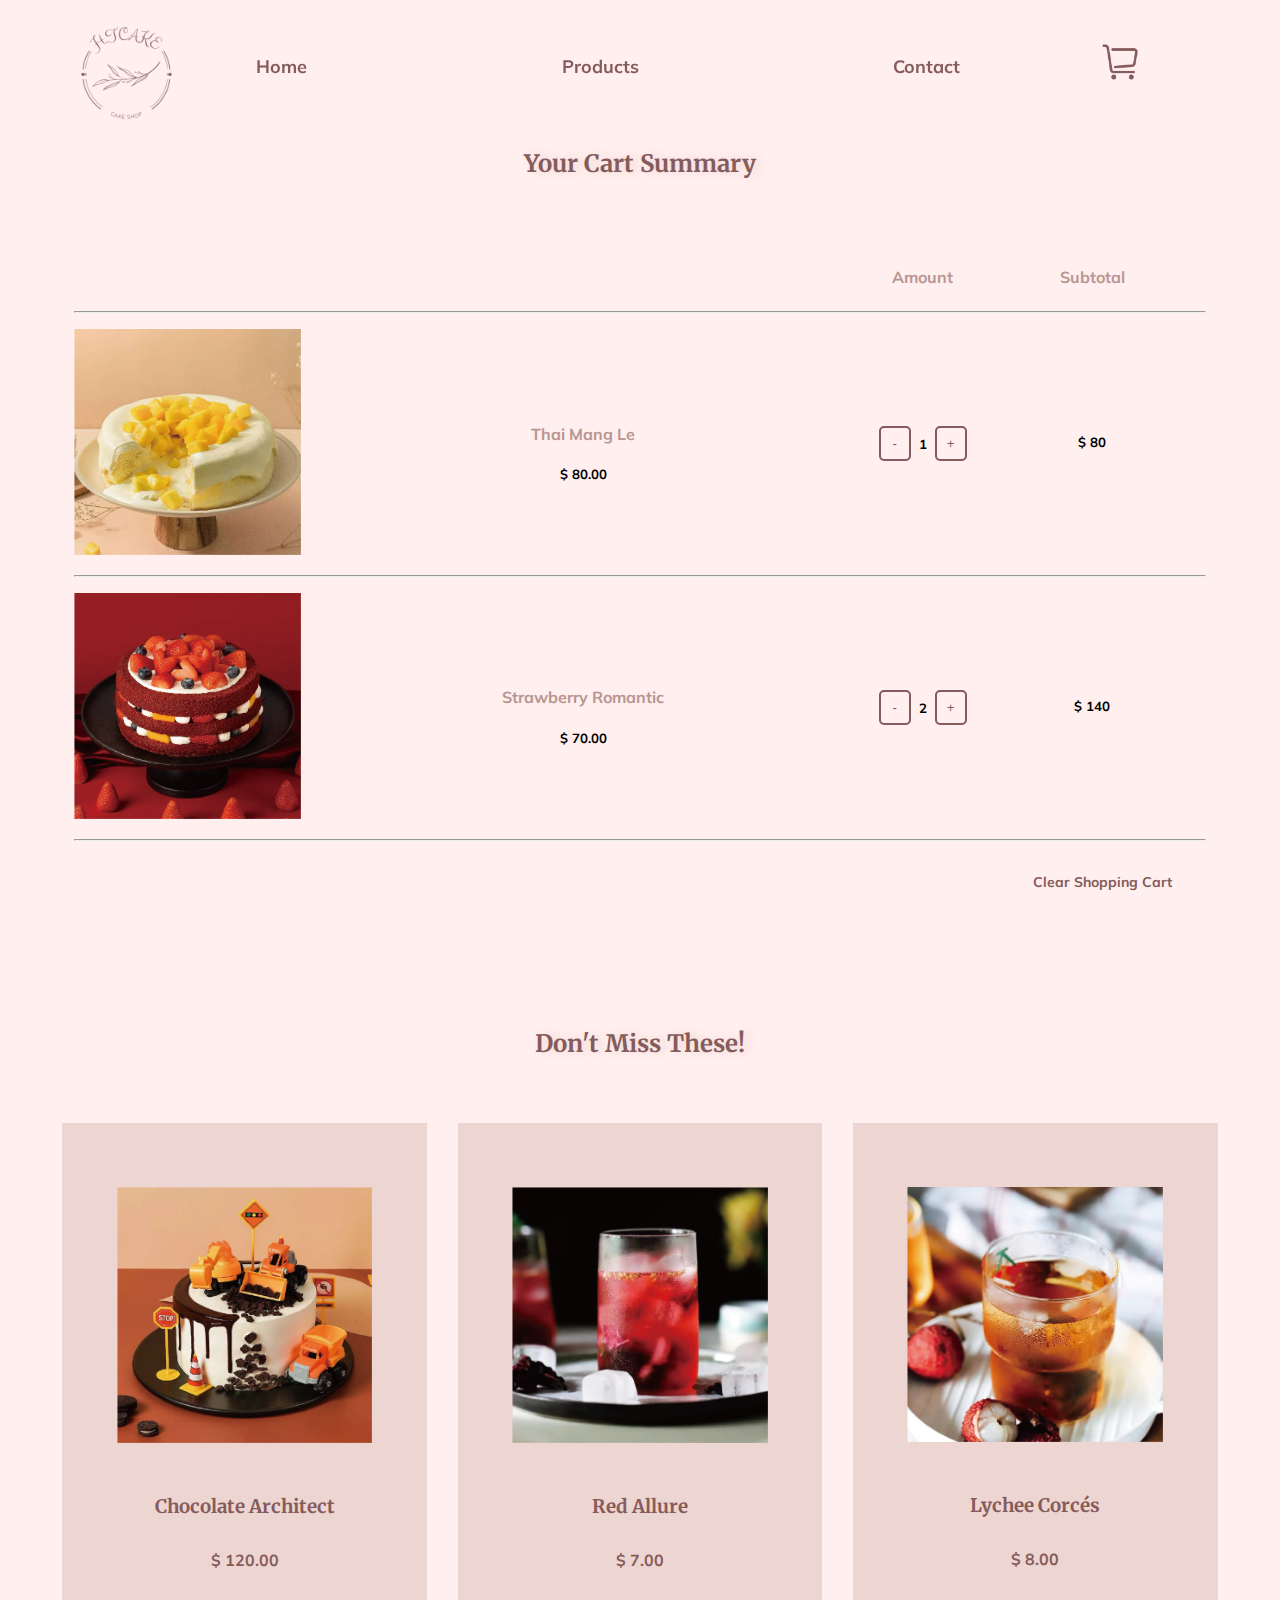
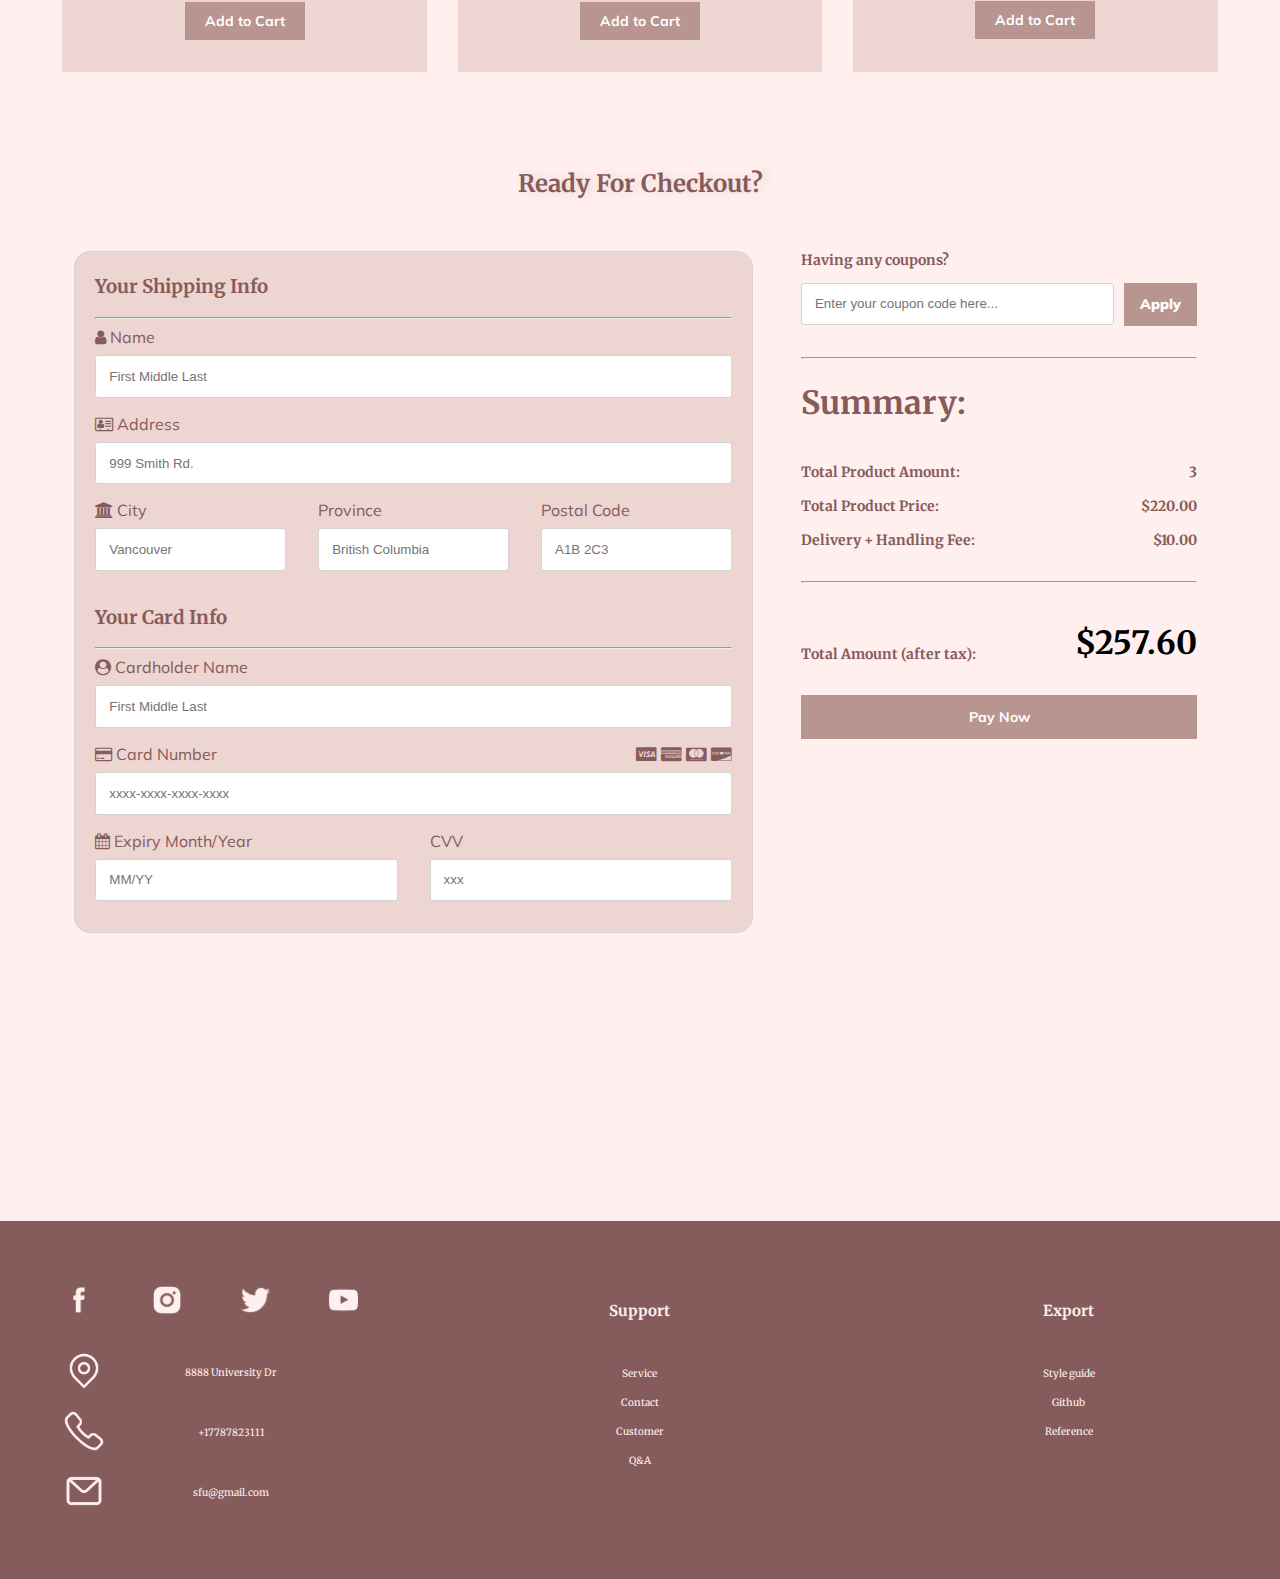
==== checkout_cart.html @ e8393ffc "Add space between elements" ====
<!DOCTYPE html>
<html lang="en">

  <head>

    <meta charset="utf-8">
    <meta name="viewport" content="width=device-width, initial-scale=1, maximum-scale=1">

    <title>H.T Cake</title>

    <link href="css/main.css" rel="stylesheet">
    <link href="css/checkout_cart.css" rel="stylesheet">
    <!-- <link href="css/normalize.css" rel="stylesheet"> -->
    <link rel="preconnect" href="https://fonts.gstatic.com">
    <link href="https://fonts.googleapis.com/css2?family=Roboto+Slab:wght@300&display=swap" rel="stylesheet">
    <link href="https://fonts.googleapis.com/css2?family=Balsamiq+Sans&family=Sriracha&display=swap" rel="stylesheet">
    <link rel="preconnect" href="https://fonts.gstatic.com">
    <link href="https://fonts.googleapis.com/css2?family=Mulish:wght@300&display=swap" rel="stylesheet">
    <link rel="preconnect" href="https://fonts.gstatic.com">
    <link rel="preconnect" href="https://fonts.gstatic.com">
    <link href="https://fonts.googleapis.com/css2?family=Comfortaa:wght@500&family=Merriweather&display=swap" rel="stylesheet">
    <link rel="stylesheet" href="https://cdnjs.cloudflare.com/ajax/libs/font-awesome/4.7.0/css/font-awesome.min.css">

  </head>

  <body>
    <header>
      <div class="header">
        <div class="header-logo">
          <img src = "img/logo.png" alt = "logo"/>
        </div>

        <div class="navigation">
          <nav>
            <div class="icon-display">
              <div class="phone-menu-icon"><label for="menu"><img src = "img/meun.png" alt = "shopping cart"/></label></div>
              <div class="nav-logo">
                <img src = "img/logo.png" alt = "logo"/>
              </div>
              <div class="phone-menu-icon"><label for="menu"><a href="checkout_cart.html"><img src = "img/cart.png" alt = "shopping cart"/></a></label></div>
            </div>
            <input type="checkbox" id="menu">
            <ul>
              <li><a href="index.html">Home</a></li>
              <li><a href="product_list.html">Products</a></li>
              <li><a href="contact.html">Contact</a></li>
              <!-- <li><div class="cart">
                <img src = "img/cart.png" alt = "shopping cart"/>
              </div></li> -->
            </ul>
          </nav>

        </div>

        <div class="cart">
          <a href="checkout_cart.html"><img src = "img/cart.png" alt = "shopping cart"/></a>
        </div>
      </div>
    </header>


    <section id="shopping_cart_details">


        <h2>Your Cart Summary</h2>

        <section class="element">

            <div id="cart">

            <div class="cart_toptag">
              <div class="empty70"></div>
              <div class="empty50"></div>
              <div class="cart_toptag1"><h4>Amount</h4></div>
              <div class="cart_toptag2"><h4>Subtotal</h4></div>
            </div>

            <hr>

            <div class="cart_item">
              <div class="cart_item_pic">
                <a href="product_detail.html"><img src="img/mango.png" alt="The picture of this product." class="pdctImg"></a>
              </div>
              <div class="cart_item_info">
                <div class="cart_item_name">
                  <h4>Thai Mang Le</h4>
                </div>
                <div class="price">
                  <h5>$ 80.00</h5>
                </div>
              </div>
              <div class="cart_item_amount">
                 <button id="minus_item1" onclick="minusOne()">-</button> <span id="amount1">1</span> <button id="add_item1" onclick="addOne()">+</button>
              </div>
              <!-- <button id="minus" >-</button> <span id="amount">0</span> <button id="add" >+</button> -->
              <div class="price_sum">
                <span>$ </span>&nbsp;<span id="total1">80</span>
              </div>
            </div>

            <hr>

            <div class="cart_item">
              <div class="cart_item_pic">
                <a href="product_detail.html"><img src="img/strawberry.png" alt="The picture of this product." class="pdctImg"></a>
              </div>
              <div class="cart_item_info">
                <div class="cart_item_name">
                  <h4>Strawberry Romantic</h4>
                </div>
                <div class="price">
                  <h5>$ 70.00</h5>
                </div>
              </div>
              <div class="cart_item_amount">
                <button id="minus_item2" onclick="minusTwo()">-</button> <span id="amount2">2</span> <button id="add_item2" onclick="addTwo()">+</button>
              </div>
              <div class="price_sum">
                <span>$ </span>&nbsp;<span id="total2">140</span>
              </div>
            </div>

            <hr>

          </div>

          <div id="cart2">

          <div class="cart_toptag">
            <div class="empty70"></div>
            <div class="empty50"></div>
            <div class="cart_toptag1"><h4>Amount</h4></div>
            <div class="cart_toptag2"><h4>Subtotal</h4></div>
          </div>

          <hr>

          <div class="cart_item">
            <div class="cart_item_pic">
              <a href="product_detail.html"><img src="img/mango.png" alt="The picture of this product." class="pdctImg"></a>
            </div>

            <div class="cart2_item_layout">
              <div class="cart_item_info">
                <div class="cart_item_name">
                  <h4>Thai Mang Le</h4>
                </div>
                <div class="price">
                  <h5>$ 80.00</h5>
                </div>
              </div>
              <div class="cart_item_amount">
                 <button id="minus_item1_mob" onclick="minusOne()">-</button> <span id="amount1_mob">1</span> <button id="add_item1_mob" onclick="addOne()">+</button>
              </div>
              <!-- <button id="minus" >-</button> <span id="amount">0</span> <button id="add" >+</button> -->
              <div class="price_sum">
                <span>$ </span>&nbsp;<span id="total1_mob">80</span>
              </div>
            </div>
          </div>

          <hr>

          <div class="cart_item">
            <div class="cart_item_pic">
              <a href="product_detail.html"><img src="img/strawberry.png" alt="The picture of this product." class="pdctImg"></a>
            </div>

            <div class="cart2_item_layout">
              <div class="cart_item_info">
                <div class="cart_item_name">
                  <h4>Strawberry Romantic</h4>
                </div>
                <div class="price">
                  <h5>$ 70.00</h5>
                </div>
              </div>
              <div class="cart_item_amount">
                <button id="minus_item2_mob" onclick="minusTwo()">-</button> <span id="amount2_mob">2</span> <button id="add_item2_mob" onclick="addTwo()">+</button>
              </div>
              <div class="price_sum">
                <span>$ </span>&nbsp;<span id="total2_mob">140</span>
              </div>
            </div>
          </div>

          <hr>

        </div>

          <div class="clear_cart">
            <a href="">Clear Shopping Cart</a>
          </div>

        </section>
      </section>

      <section id="product_listing">
        <section class="element">

          <div class="product_list">
            <h2> Don't Miss These! </h2>
          </div>

          <div id="products">
            <div class="single">
              <div class="product_img">
                <a href="product_detail.html"><img src="img/toy.png" alt="this is a chocolate cake picture"></a>
              </div>
              <div class="product-title">
                <h3>Chocolate Architect</h3>
              </div>
              <div class="product_price">
                <span>$ 120.00</span>
              </div>
                    <div class="add-btn">
                      <a href="#cart">Add to Cart</a>
                    </div>
            </div>

            <div class="single">
              <div class="product_img">
                <a href="product_detail_2.html"><img src="img/rose.png" alt="this is a rose drink picture"></a>
              </div>
              <div class="product-title">
                <h3>Red Allure</h3>
              </div>
              <div class="product_price">
                <span>$ 7.00</span>
              </div>
                    <div class="add-btn">
                      <a href="#cart">Add to Cart</a>
                    </div>
            </div>

            <div class="single">
              <div class="product_img">
                <a href="product_detail_2.html"><img src="img/litchi.png" alt="this is a lychee drink picture"></a>
              </div>
              <div class="product-title">
                <h3>Lychee Corcés</h3>
              </div>
              <div class="product_price">
                <span>$ 8.00</span>
              </div>
                    <div class="add-btn">
                      <a href="#cart">Add to Cart</a>
                    </div>
            </div>
          </div>
        </section>

      </section>

      <section id="checkout">

        <h2>Ready For Checkout?</h2>
        <section class="element">

          <div class="checkout_summary">

            <div class="payment_page_forms">

              <div class="payment_box">
                <h3>Your Shipping Info</h3>
                <hr>
                <form>

                  <label for="sname"><i class="fa fa-user"></i>  Name</label>
                  <input type="text" id="sname" name="shipname" placeholder="First Middle Last">

                  <label for="saddress"><i class="fa fa-address-card-o"></i>  Address</label>
                  <input type="text" id="saddress" name="shipaddress" placeholder="999 Smith Rd.">


                  <div class="row">
                    <div class="col_25">
                      <label for="scity"><i class="fa fa-institution"></i>  City</label>
                      <input type="text" id="scity" name="city" placeholder="Vancouver">
                    </div>
                    <div class="col_25">
                      <label for="sprovince">  Province</label>
                      <input type="text" id="sprovince" name="province" placeholder="British Columbia">
                    </div>
                    <div class="col_25">
                      <label for="spostal">  Postal Code</label>
                      <input type="text" id="spostal" name="postalcode" placeholder="A1B 2C3">
                    </div>
                  </div>
                </form>

                <h3>Your Card Info</h3>
                <hr>
                <form>

                  <label for="cname"><i class="fa fa-user-circle"></i>  Cardholder Name</label>
                  <input type="text" id="cname" name="cardname" placeholder="First Middle Last">

                  <div class="label_div">
                    <label for="ccnum"><i class="fa fa-credit-card"></i>  Card Number</label>
                    <div class="form_icons">
                          <i class="fa fa-cc-visa" style="color:#865B5B;"></i>
                          <i class="fa fa-cc-amex" style="color:#865B5B;"></i>
                          <i class="fa fa-cc-mastercard" style="color:#865B5B;"></i>
                          <i class="fa fa-cc-discover" style="color:#865B5B;"></i>
                    </div>
                  </div>

                  <input type="text" id="ccnum" name="cardnumber" placeholder="xxxx-xxxx-xxxx-xxxx">

                  <div class="row">
                    <div class="col_50">
                      <label for="expyear"><i class="fa fa-calendar"></i>  Expiry Month/Year</label>
                      <input type="text" id="expyear" name="expyear" placeholder="MM/YY">
                    </div>
                    <div class="col_50">
                      <label for="cvv">  CVV</label>
                      <input type="text" id="cvv" name="cvv" placeholder="xxx">
                    </div>
                  </div>
                </form>

              </div>


            </div>


            <div class="total_cart">

              <div class="coupon_box">
                <p>Having any coupons?</p>
                <div class="coupon_input">
                  <input type="text" id="couponcode" name="couponcode" placeholder="Enter your coupon code here...">
                  <div class="add-btn">
                    <a class="button-nav" href="">Apply</a>
                  </div>
                </div>
              </div>
              <hr>




              <h3 class="total_price_h3">Summary: </h3>


              <div class="total_cart_sum">
                <div class="total_cart_sum_tag">
                  <p>Total Product Amount: </p>
                </div>
                <div class="total_cart_sum_num">
                  <p>3</p>
                </div>
              </div>
              <div class="total_cart_sum">
                <div class="total_cart_sum_tag">
                  <p>Total Product Price: </p>
                </div>
                <div class="total_cart_sum_num">
                  <p>$220.00</p>
                </div>
              </div>
              <div class="total_cart_sum">
                <div class="total_cart_sum_tag">
                  <p>Delivery + Handling Fee: </p>
                </div>
                <div class="total_cart_sum_num">
                  <p>$10.00</p>
                </div>
              </div>

              <div class="hr_margin">
                <hr>
              </div>

              <div class="total_cart_sum">
                <div class="total_cart_sum_tag">
                  <div class="total_cart_sum_tag_special">
                    <p>Total Amount (after tax): </p>
                  </div>
                </div>
                <div class="total_price">
                  <h6>$257.60</h6>
                </div>
              </div>

              <div class="pay_now_btn">
                <div class="add-btn">
                  <a class="button-nav" href="pay_result.html">Pay Now</a>
                </div>
              </div>

            </div>
         </div>
        </section>
      </section>

      <div class="footer">

        <div class="footer-left">
          <div class="footer-left-top">
            <div class="footer-left-top-icon">
              <img src = "img/facebook.png" alt = "facebook icon"/>
            </div>

            <div class="footer-left-top-icon">
              <img src = "img/ins.png" alt = "ins icon"/>
            </div>

            <div class="footer-left-top-icon">
              <img src = "img/twitter.png" alt = "twitter icon"/>
            </div>

            <div class="footer-left-top-icon">
              <img src = "img/youtube.png" alt = "youtube icon"/>
            </div>
          </div>
          <div class="footer-left-bottom">
            <div class="footer-left-bottom-content">
              <div class="footer-left-bottom-icon">
                <img src = "img/address2.png" alt = "address icon"/>
              </div>
              <div class="footer-left-bottom-text">
                <p>8888 University Dr</p >
                </div>
              </div>

              <div class="footer-left-bottom-content">
                <div class="footer-left-bottom-icon">
                  <img src = "img/phone2.png" alt = "phone icon"/>
                </div>
                <div class="footer-left-bottom-text">
                  <p>+17787823111</p >
                  </div>
                </div>

                <div class="footer-left-bottom-content">
                  <div class="footer-left-bottom-icon">
                    <img src = "img/mail2.png" alt = "mail icon"/>
                  </div>
                  <div class="footer-left-bottom-text">
                    <p>sfu@gmail.com</p >
                    </div>
                  </div>
                </div>
              </div>

              <div class="footer-center">
                <p>Support</p >
                  <div class="support-content">
                    <p>Service</p >
                      <p>Contact<p>
                        <p>Customer</p >
                          <p>Q&A</p >
                          </div>
                        </div>

                        <div class="footer-right">
                          <p>Export</p >
                            <div class="export-content">
                              <a href=" "><p>Style guide</p ></a >
                                <a href="https://github.com/StramonyH/IAT339_P02_Website"><p>Github</p ></a >
                                  <a href="style_guide.html#citations"><p>Reference</p ></a >
                                  </div>
                                </div>
            </div>
          <script src="script/checkout_cart.js"></script>
      </body>
</html>
---- css/main.css ----
* {
  box-sizing: border-box;
  /* border: 1px solid pink; */
}

body {
  /*Change the default font*/
  background-color: #FFEFEE;
  font-family: 'Mulish', sans-serif;
  margin: 0;
  /* padding: 2rem; */
}

/*Add space between section elements*/
section{
  margin-bottom: 5rem;
  margin-left: 3%;
  margin-right: 3%;
}

.element {
  padding-bottom: 2rem;
  border-top-width: 1px;
  border-top-style: solid;
  border-top-color: black;
}

h1{
  text-align: center;
  color: #B99592;
}

h2 {
  color: #865B5B;
  /* font-family: 'Balsamiq Sans', cursive;
  font-family: 'Sriracha', cursive; */
  text-shadow: #EDD5D2 5px 0 10px;
  font-family: 'Comfortaa', cursive;
  font-family: 'Merriweather', serif;
}

h3 {
  color: #865B5B;
  font-family: 'Comfortaa', cursive;
  font-family: 'Merriweather', serif;
  font-style: normal;
}

h4 {
  color: #B99592;
  margin-bottom: 1rem;
  margin-top: 2.5rem;
}

p {
  margin-top: 1rem;
  font-size: 14px;
  color: #865B5B;
  font-family: 'Comfortaa', cursive;
  font-family: 'Merriweather', serif;
}

nav a:hover, nav a:focus {
  text-decoration: none;
}

span {
  color: #B99592;
}

/*navigation*/

.header{
  display: flex;
  /* border: 1px solid pink; */
  align-items: center;
}

.header-logo{
  width:20%;
  text-align: center;
}

.header-logo img{
  width:100px;
  margin-top: 1.5rem;
}

.cart{
  width:25%;
  text-align: center;
  /* margin-top: 3rem; */
  /* border: 1px solid pink; */
}

.nav-logo{
  display: none;
}

.nav-logo img{
  width:70px;
  margin-top:-1rem;
}

.cart img{
  width:40px;
}

.navigation{
  /* border: 1px solid pink; */
  width:55%;
	margin:0.5rem 0;
	position:sticky;
	top:1rem;
}

.phone-menu-icon img{
  /* font-size: 30px; */
  width:40px;
  display: none;
}


.navigation ul{
  margin: 0;
  padding: 0;
  /* border: 1px solid pink; */
  display:flex;
	justify-content: space-between;
	list-style-type:none;
}

.navigation li{
  /* border: 1px solid green; */
  /* align-content: center; */
}

.navigation ul a{
  /* border: 1px solid blue; */
  /* float: left; */
  display: block;
  color: #865B5B;
  text-align: center;
  /* padding: 0.8rem; */
  text-decoration: none;
  font-size: 18px;
  border-bottom: 3px solid transparent;
}

.navigation ul a:hover{
  color: #B99592;
  border-bottom: #EDD5D2 solid 3px;
  transition: .5s ease;
}

.navigation #menu{
	display:none;

}

@media only screen and (max-width:700px){
  .header{
    display: block;
  }

  .navigation{
    margin: auto;
    margin-top: 2rem;
    width: 85%;
  }

	.navigation ul{
		flex-direction: column;
	}

	.navigation ul li{
		padding:1rem;
      vertical-align: middle;
	}

	.navigation ul li:hover{
		background-color:#FFFFFF;
	}

	.navigation ul a:hover{
		border-bottom:0px solid white;
	}

	.cart img{
		display:none;
	}

  .header-logo{
    display: none;
  }

  .nav-logo{
    display: block;
  }

	.navigation nav ul{
		display:none;
	}

  .phone-menu-icon{
    margin: 0;

  }

  .phone-menu-icon img{
		display:block;

	}

	.navigation #menu:checked + ul{
		display:block;
	}

  .header-logo img{
    width:80px;
  }

  .icon-display{
    display: flex;
    justify-content: space-between;
  }
}

@media only screen and (max-width:500px){
	.navigation{
		flex-direction: column;
	}

  .header-logo{
    display: none;
  }

  .nav-logo{
    display: block;
  }
}

/*
  INTERACTIVE ELEMENTS -------------------
*/

/*In-text section elements*/
a{
  color: #865B5B;
  text-decoration: none;
  font-size: 14px;
  font-weight: bolder;
}

a.intext:hover{
  color: #B99592;
  text-shadow: #F0D5D2 1px 0 10px;
  transition: .5s ease;
  font-weight:bolder;
}

a.intext:focus{
  color: #2D3E4E;
}

.text a{
  font-family: 'Mulish', sans-serif;
  color: #A0A0A0;
  font-size: 25px;
  text-align: center;
}

.text a:hover{
  color: #EDD5D2;
  font-weight:bolder;
}

.text a:focus{
  color: #B99592;
  font-weight:bolder;
}


/* Styling for the navigation button */
.button-nav {
  display: inline-block;
  padding: 0.5rem;
  color: white;
  background-color: rgb(50,50,50);
  text-decoration: none;
  transition-property: background-color;
  transition-duration: 0.5s;
}

.button-nav:hover, .button-nav:focus {
  background-color: rgb(200,200,200);
}

/*
  TEXT ELEMENTS -------------------
*/

/* Paragraphs */
.paragraphs p{
  margin-left: 2rem;
  margin-right: 2rem;
  line-height: 1.5rem;
}

ol li{
  margin-top: 2rem;
}


.add-btn{
  text-align:  center;
}

.add-btn a{
  background-color: #B99592;
  color: white;
  border: none;
  padding: 10px 20px;
  text-align: center;
  text-decoration: none;
  display: inline-block;
  font-size: 14px;
  margin: 2rem;
  cursor: pointer;
  -webkit-transition-duration: 0.4s; /* Safari */
  transition-duration: 0.4s;
}

.add-btn a:hover{
  background-color: #EDD5D2;
}

.add-btn a:focus{
  background-color: #B99592;
}


input[type=text] {
  width: 100%;
  margin-bottom: 1rem;
  padding: 0.8rem;
  border: 1px solid lightgrey;
  border-radius: 3px;
}

label {
  margin-bottom: 0.5rem;
  display: block;
  color: #865B5B;
}

/* footer */
.footer{
  background-color: #865B5B;
  display: flex;
  flex-wrap: wrap;
  justify-content: space-between;
  margin-top: 15rem;
}


.footer-left{
  width:33%;
  padding: 5%;
}

.footer-left-top{
  display: flex;
  flex-wrap: wrap;
  justify-content: space-between;
}

.footer-left-top-icon{
  width:10%;
  justify-content: center;
  align-items: center;
}

.footer-left-top-icon img{
  width: 100%;
}

.footer-left-bottom{
  margin-top: 2rem;
}

.footer-left-bottom-content{
  display: flex;
  flex-wrap: wrap;
  margin-top: 1rem;
  justify-content: center;
  align-items: center;
}

.footer-left-bottom-icon{
  width:40px;
  justify-content: center;
  align-items: center;
}

.footer-left-bottom-icon img{
  width:100%;
}

.footer-left-bottom-text{
  width:70%;
  text-align: center;
  margin: auto;
}

.footer-left-bottom-text p{
  color:#FFEFEE;
  font-size: 10px;
  margin: auto;
}

.footer-center{
  text-align: center;
  width:33%;
  padding: 5%;
}

.footer-center p{
  color:#FFEFEE;
  font-size: 15px;
  font-weight: bolder;
}

.support-content{
  text-align: center;
  padding-top: 1rem;
}

.support-content p{
    color:#FFEFEE;
    font-size: 10px;
    font-weight: normal;
}

.footer-right{
  text-align: center;
  width:33%;
  padding: 5%;
}

.footer-right p{
  color:#FFEFEE;
  font-size: 15px;
  font-weight: bolder;
}

.export-content{
  text-align: center;
  padding-top: 1rem;
}

.export-content p{
    color:#FFEFEE;
    font-size: 10px;
    font-weight: normal;
}

@media only screen and (max-width:628px){
  .footer-left-top-icon{
    width:15%;
  }

  .footer-left-bottom-text{
    margin-top: 1rem;
  }
}
  @media only screen and (max-width:560px){
    .footer-left{
      width: 100%;
    }
    .footer-left-top-icon{
      width:10%;
    }

    .footer-left-bottom{
      margin-top: 4rem;
    }

    .footer-left-bottom-text{
      margin-top: 1rem;
      margin: auto;
    }

    .footer-left-bottom-content{
      width:  80%;
      margin: auto;
      margin-top: 2rem;
    }

    .footer-left-bottom-icon{
      margin: auto;
    }

    .footer-center{
      width: 100%;
    }

    .footer-right{
      width: 100%;
    }
}
---- css/checkout_cart.css ----
/* shopping cart page css */

.element{
  padding-bottom: 2rem;
  border-top-width: 1px;
  border-top-style: none;
  border-top-color: black;
}

body h2 {
  text-align: center;
}

.cart_toptag{
  display: flex;
  margin-top: 3rem;
}

#cart2{
  display: none;
}

.cart2_item_layout{
  display: flex;
  flex-direction: column;
  justify-content: space-evenly;
  text-align: center;
  align-items: center;
}

.empty50{
  width: 0;
}

.empty75{
  width: 0;
}

.empty70{
  width:70%;
}

.cart_toptag1{
  width:10%;
  text-align: center;

}

.cart_toptag2{
  width:20%;
  text-align: center;
}

.cart_item{
  display: flex;
  justify-content: space-evenly;
  align-items: center;
}

.cart_item_pic{
  width:20%;
  text-align: center;
  margin-bottom: 0.5rem;
  margin-top: 0.5rem;
}

.cart_item_info{
  flex-direction: row;
  text-align: center;
  width:50%;
}

.cart_item_amount{
  width:10%;
  text-align: center;
  align-items: center;
  justify-content: center;
  display: flex;
}

.price_sum{
  width:20%;
  justify-content: center;
  display: flex;
}

.clear_cart{
  float: right;
  margin: 2% 3%;
}

.row {
  display: flex;
  flex-wrap: wrap;
  margin: 0 -1rem;
}

/* flex shrink percentage of the input box */
.col_25 {
  flex: 25%;
}

.col_50 {
  flex: 50%;
}

.col_25,
.col_50{
  padding: 0 1rem;
}

.cart_item_amount button{
  border: 0;
  padding: 0.5rem;
  border-radius: 5px;
  background-color: transparent;
  border: 2px solid #865B5B;
  color: #865B5B;
  margin: 0 0.5rem;
  width: 2rem;
  height: auto;
  cursor: pointer;
}


.cart_item_amount button:hover{
  color: #865B5B;
  background-color: #B99592;
}

.cart_item_amount span{
  color:black;
  display: block;
  font-size: 0.83em;
  font-weight: bold;
}

.price_sum span{
  color:black;
  display: block;
  font-size: 0.83em;
  font-weight: bold;
}

#payment_box {
  background-color: #FFFEF4;
  padding: 5px 20px 15px 20px;
  border: 1px solid lightgrey;
  border-radius: 1rem;
  margin-top: 3rem;
}

.col_50 label {
  margin-bottom: 0.5rem;
  display: block;
}

.pdctImg{
  width: 100%;
  max-width: 18rem;
}

@media only screen and (max-width:920px){
  .pdctImg{
    max-width: 12rem;
    max-height: 12rem;
  }

}

.contact-info h2{
  font-family: 'Comfortaa', cursive;
  font-family: 'Merriweather', serif;
  text-align: center;
}


/* Product Recommandation */
.product-cake{
  margin-top: 10rem;
}

.product-cake-h2{
  margin-top: 7rem;
  text-align: center;
  text-shadow: rgba(134, 91, 91, 0.6) 5px 0 10px;
}

.product-cake-h2 h2{
  font-size: 30px;
  font-family: 'Comfortaa', cursive;
  font-family: 'Merriweather', serif;
}

#products{
  display: flex;
  justify-content: space-evenly;
  flex-wrap: wrap;
  margin-top: 4rem;
}

.single:nth-of-type(1){
  background-color: #EDD5D2;
  width: 30%;
}

.single:nth-of-type(2){
  background-color: #EDD5D2;
  width: 30%;
}

.single:nth-of-type(3){
  background-color: #EDD5D2;
  width: 30%;
}

.single:hover{
  box-shadow: 0 12px 16px 0 rgba(0,0,0,0.24),0 17px 50px 0 rgba(0,0,0,0.19);
  transition: 0.5s;
}

.product-title h3{
  text-align: center;
  margin-top: 3rem;
  font-style: normal;
}

.single:nth-of-type(n)>.product_price{
  text-align: center;
  margin-top: 2rem;
}

.single:nth-of-type(n)>.product_price span{
  color:#865B5B;
  font-weight: bolder;
}

.single:nth-of-type(n) .product_img{
  padding-top: 4rem;
  text-align: center;
}

.single:nth-of-type(n)>.product_img img{
  width: 70%;
  cursor: pointer;
  /* transition: all 0.6s; */
}

.single:nth-of-type(n)>.product_img img:hover{
  /* transform: scale(1.15); */
}

#product_listing, #product_listing section{
  margin-top: 1rem;
  margin-left: 0;
  margin-right: 0;
  margin-bottom: 2rem;
  padding: 1rem;
}

#product_listing .element{
  border-top-style: none;
}


/* payment form css */
.checkout_summary{
  display: flex;
}

#payment_box {
  background-color: #EDD5D2;
  padding: 5px 20px 15px 20px;
  border: 1px solid lightgrey;
  border-radius: 1rem;
  margin-top: 0.2rem;
  width:100%;
  margin-bottom: 1rem;
}

.payment_box {
  background-color: #EDD5D2;
  padding: 5px 20px 15px 20px;
  border: 1px solid lightgrey;
  border-radius: 1rem;
  margin-top: 2rem;
  width:100%;
  margin-right: 2%;
  margin-bottom: 1rem;
}

.payment_page_forms{
  display: flex;
  flex-direction: column;
  width: 60%;
  margin-right: 3rem;
}

.label_div{
  display: flex;
}

.form_icons{
  margin-left: auto;
}

.contact-info h2{
  font-family: 'Comfortaa', cursive;
  font-family: 'Merriweather', serif;
  text-align: center;
}

/* Summary Section */
.total_cart{
  text-align: right;
  width: 35%;
}

.coupon_box{
  margin-top: 2rem;
}

.coupon_box, .total_cart_sum p{
  color: #865B5B;
  text-decoration: none;
  font-size: 14px;
  font-weight: bolder;
  margin-bottom: 1rem;
  text-align: left!important;
}

.coupon_input{
  display: flex;
}

.coupon_input .add-btn a{
  margin-left: 10px;
  margin-right: 0;
  margin-top: 0;
  margin-bottom: 0;
  vertical-align: middle;
  padding: 0.8rem 1rem;
}

.total_cart_sum{
  display: flex;
}

.total_cart_sum p{
  margin: 0.5rem 0;
  vertical-align: bottom;
}

.total_cart_sum_tag{
  display: flex;
  flex-direction: column;
  justify-content: flex-end;
}

.total_cart_sum_tag_special p{
  margin: 0;
}

.total_cart_sum_num{
  margin-left: auto;
}

.hr_margin{
  margin-top: 1.5rem;
}

.total_price{
  margin-left: auto;
}

.empty80{
  width:80%;
}

.total_price_h3 {
  font-size: 2rem;
  margin-top: 1.5rem;
  text-align: left;
}

.total_price>h6 {
  font-size: 2rem;
  margin-top: 2rem;
  margin-bottom: 0;
  font-family: 'Merriweather', serif;
}

.cart_buttons{
  display: flex;
  justify-content: flex-end;
  margin-bottom: 1rem;
  margin-top: -1rem;
}

.payment_buttons{
  display: flex;
  justify-content: flex-end;
  margin-bottom: 1rem;
  margin-top: 3rem;
}

.pay_now_btn{
  margin-top: 2rem;
}

.pay_now_btn .add-btn a{
  width: 100%;
  margin: 0px;
  padding-top: 0.8rem;
  padding-bottom: 0.8rem;
}

/* media only for the product list section */
      @media only screen and (max-width:790px){

        .single:nth-of-type(n) .product_img{
          padding-top:2rem;
          text-align: center;
        }

        .product-cake-h2 h2{
          font-size: 25px;
        }

        .product-title h3{
          font-size: 17px;
        }

        .add-btn a{
          padding: 8px 16px;
          font-size: 12px;
        }
      }

      @media only screen and (max-width:650px){
        .single:nth-of-type(n){
          width: 80%;
        }

        .single:nth-of-type(2){
          margin-top: 3rem;
        }

        .single:nth-of-type(3){
          margin-top: 3rem;
        }

        .product-cake-h2 h2{
          font-size: 25px;
        }

        .product-title h3{
          font-size: 17px;
        }

        .add-btn a{
          padding: 12px 20px;
          font-size: 14px;
        }

        #cart{
          display: none;
        }

        #cart2{
          display: contents;
        }

        .cart_item_pic{
          width: 60%;
        }

        .cart2_item_layout{
          width: 40%;
        }

        .cart_toptag{
          display: none;
        }

        .cart_item_info{
          width: 100%;
        }

        .cart_item_amount{
          width: 100%;
        }

        .price_sum{
          width: 100%;
        }
      }

      @media only screen and (max-width:500px){
        .single:nth-of-type(n) .product_img{
          padding-top:1em;
          text-align: center;
        }

        .product-cake-h2 h2{
          font-size: 22px;
        }
      }

@media only screen and (max-width:1000px){
  .total_price_h3 {
    font-size: 1.5rem;
    margin-top: 1.5rem;
    text-align: left;
  }

  .total_price>h6 {
    font-size: 1.5rem;
    margin-top: 2rem;
    margin-bottom: 0;
    font-family: 'Merriweather', serif;
  }

}

@media only screen and (max-width:780px){
  .checkout_summary{
    display: flex;
    flex-direction: column;
  }

  .payment_page_forms{
    width: 100%;
  }

  .total_cart{
    width: 100%;
  }

  #cart h4{
    font-size: 12px;
  }

  #cart h5{
    font-size: 11px;
  }

  .clear_cart a{
    font-size: 12px;
  }


}

@media only screen and (max-width:450px){

  label{
    font-size: 8px;
  }

}
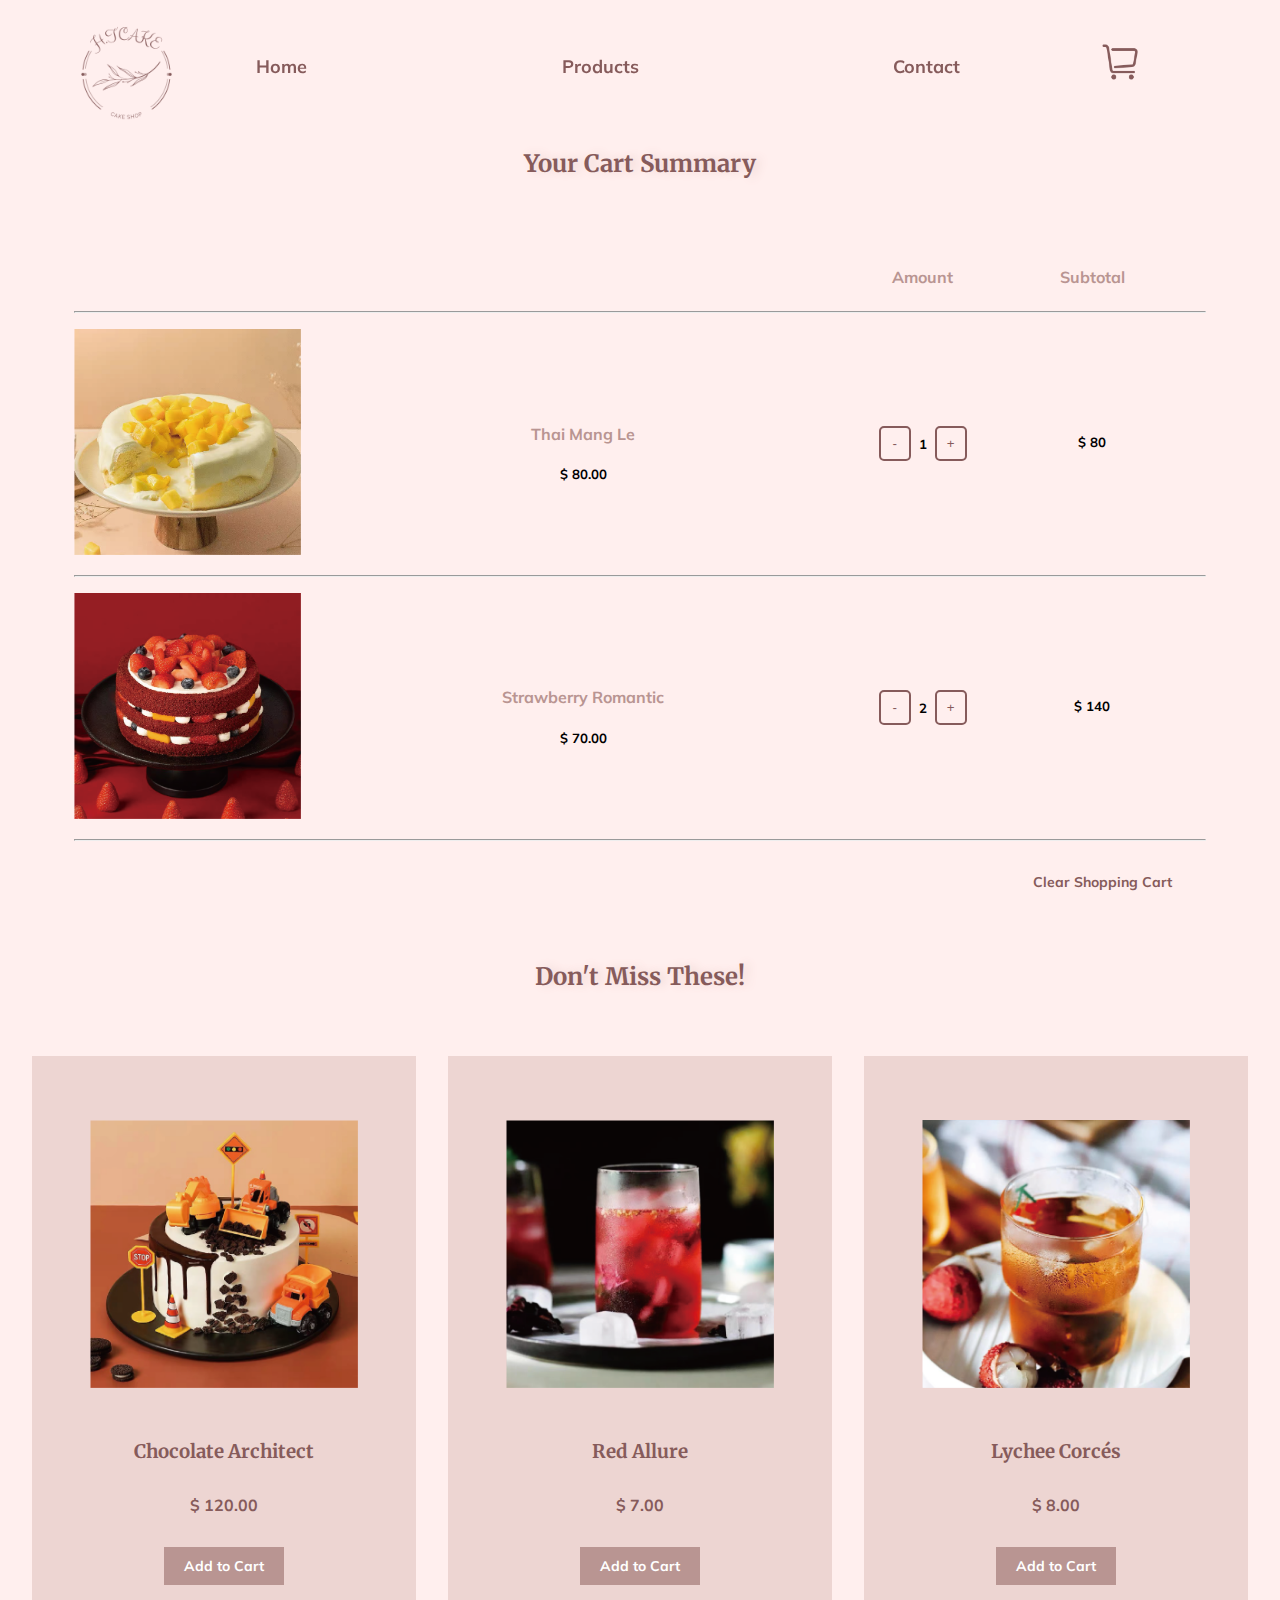
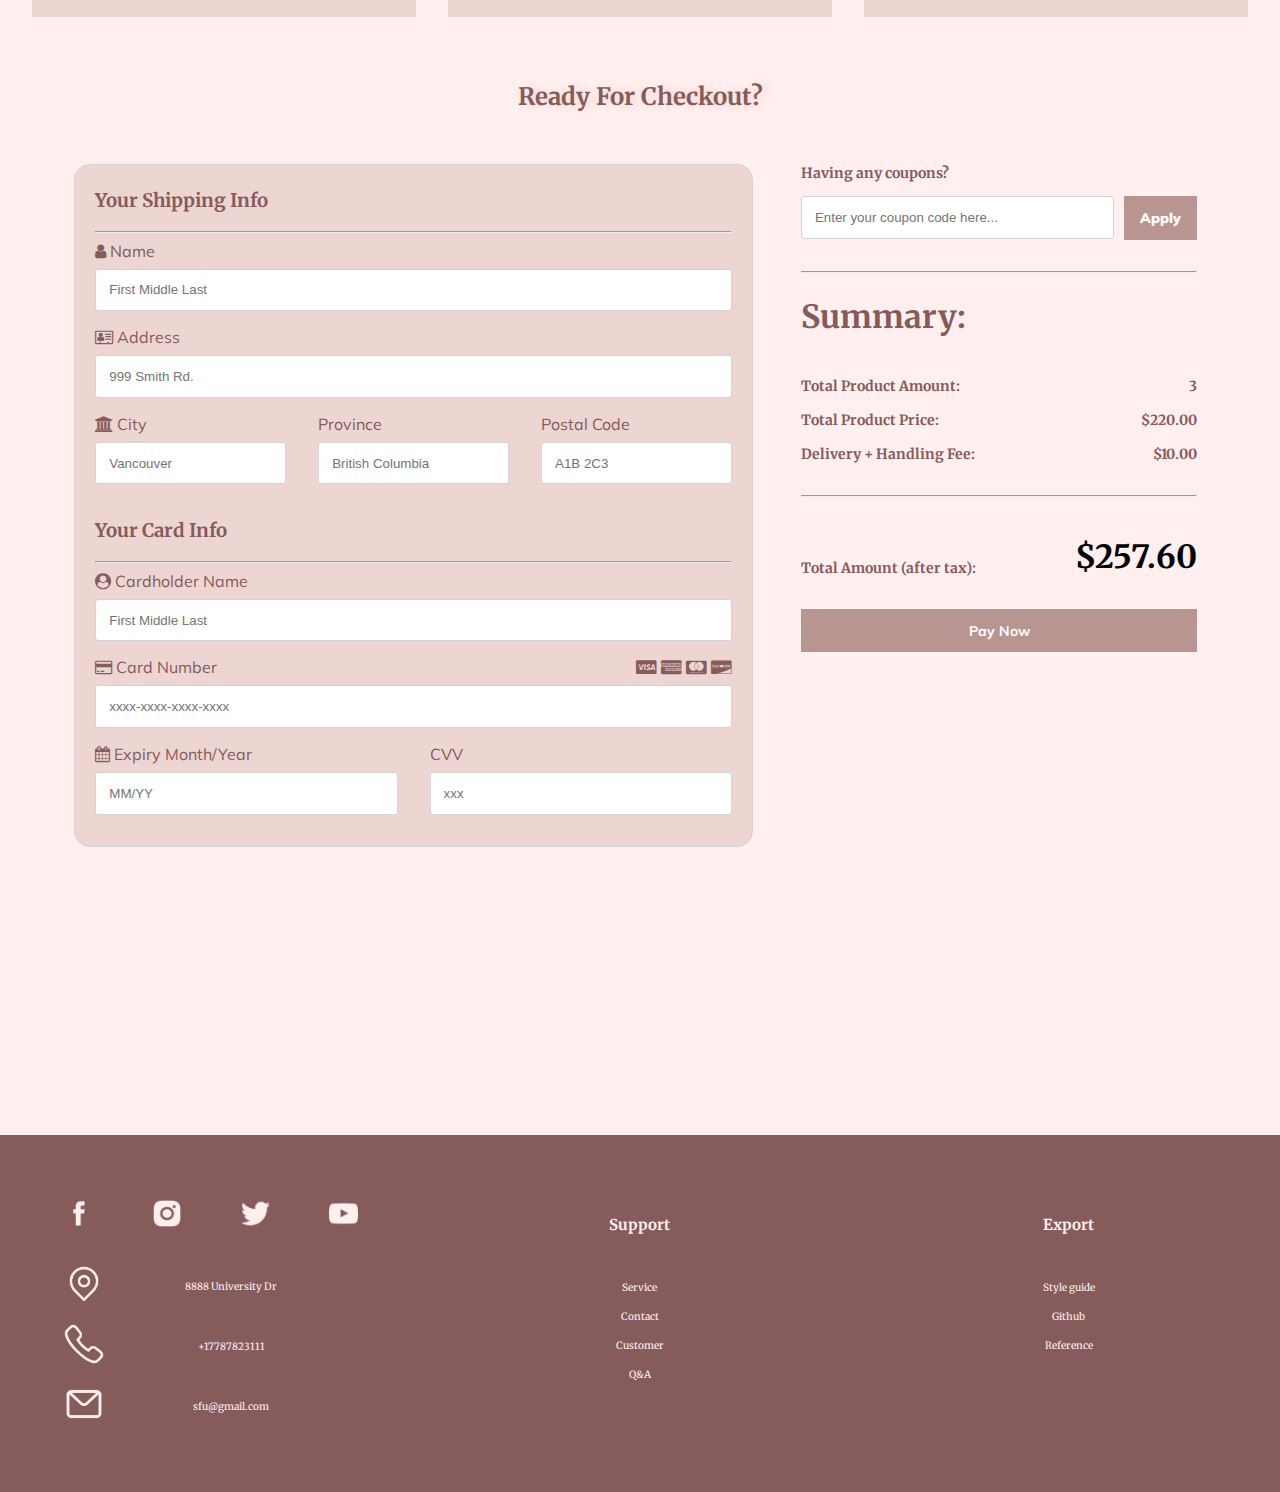
==== commit ce67928f: "Fixed errors" ====
--- a/checkout_cart.html
+++ b/checkout_cart.html
@@ -27,7 +27,7 @@
     <header>
       <div class="header">
         <div class="header-logo">
-          <img src = "img/logo.png" alt = "logo"/>
+          <a href="index.html"><img src = "img/logo.png" alt = "logo"/></a>
         </div>
 
         <div class="navigation">
@@ -35,7 +35,7 @@
             <div class="icon-display">
               <div class="phone-menu-icon"><label for="menu"><img src = "img/meun.png" alt = "shopping cart"/></label></div>
               <div class="nav-logo">
-                <img src = "img/logo.png" alt = "logo"/>
+                <a href="inex.html"><img src = "img/logo.png" alt = "logo"/></a>
               </div>
               <div class="phone-menu-icon"><label for="menu"><a href="checkout_cart.html"><img src = "img/cart.png" alt = "shopping cart"/></a></label></div>
             </div>
@@ -333,7 +333,7 @@
                 <div class="coupon_input">
                   <input type="text" id="couponcode" name="couponcode" placeholder="Enter your coupon code here...">
                   <div class="add-btn">
-                    <a class="button-nav" href="">Apply</a>
+                    <a class="button-nav" href="#">Apply</a>
                   </div>
                 </div>
               </div>
--- a/css/checkout_cart.css
+++ b/css/checkout_cart.css
@@ -255,7 +255,6 @@
   margin-left: 0;
   margin-right: 0;
   margin-bottom: 2rem;
-  padding: 1rem;
 }
 
 #product_listing .element{
@@ -492,6 +491,7 @@
         }
 
         .price_sum{
+          margin-top: 1rem;
           width: 100%;
         }
       }
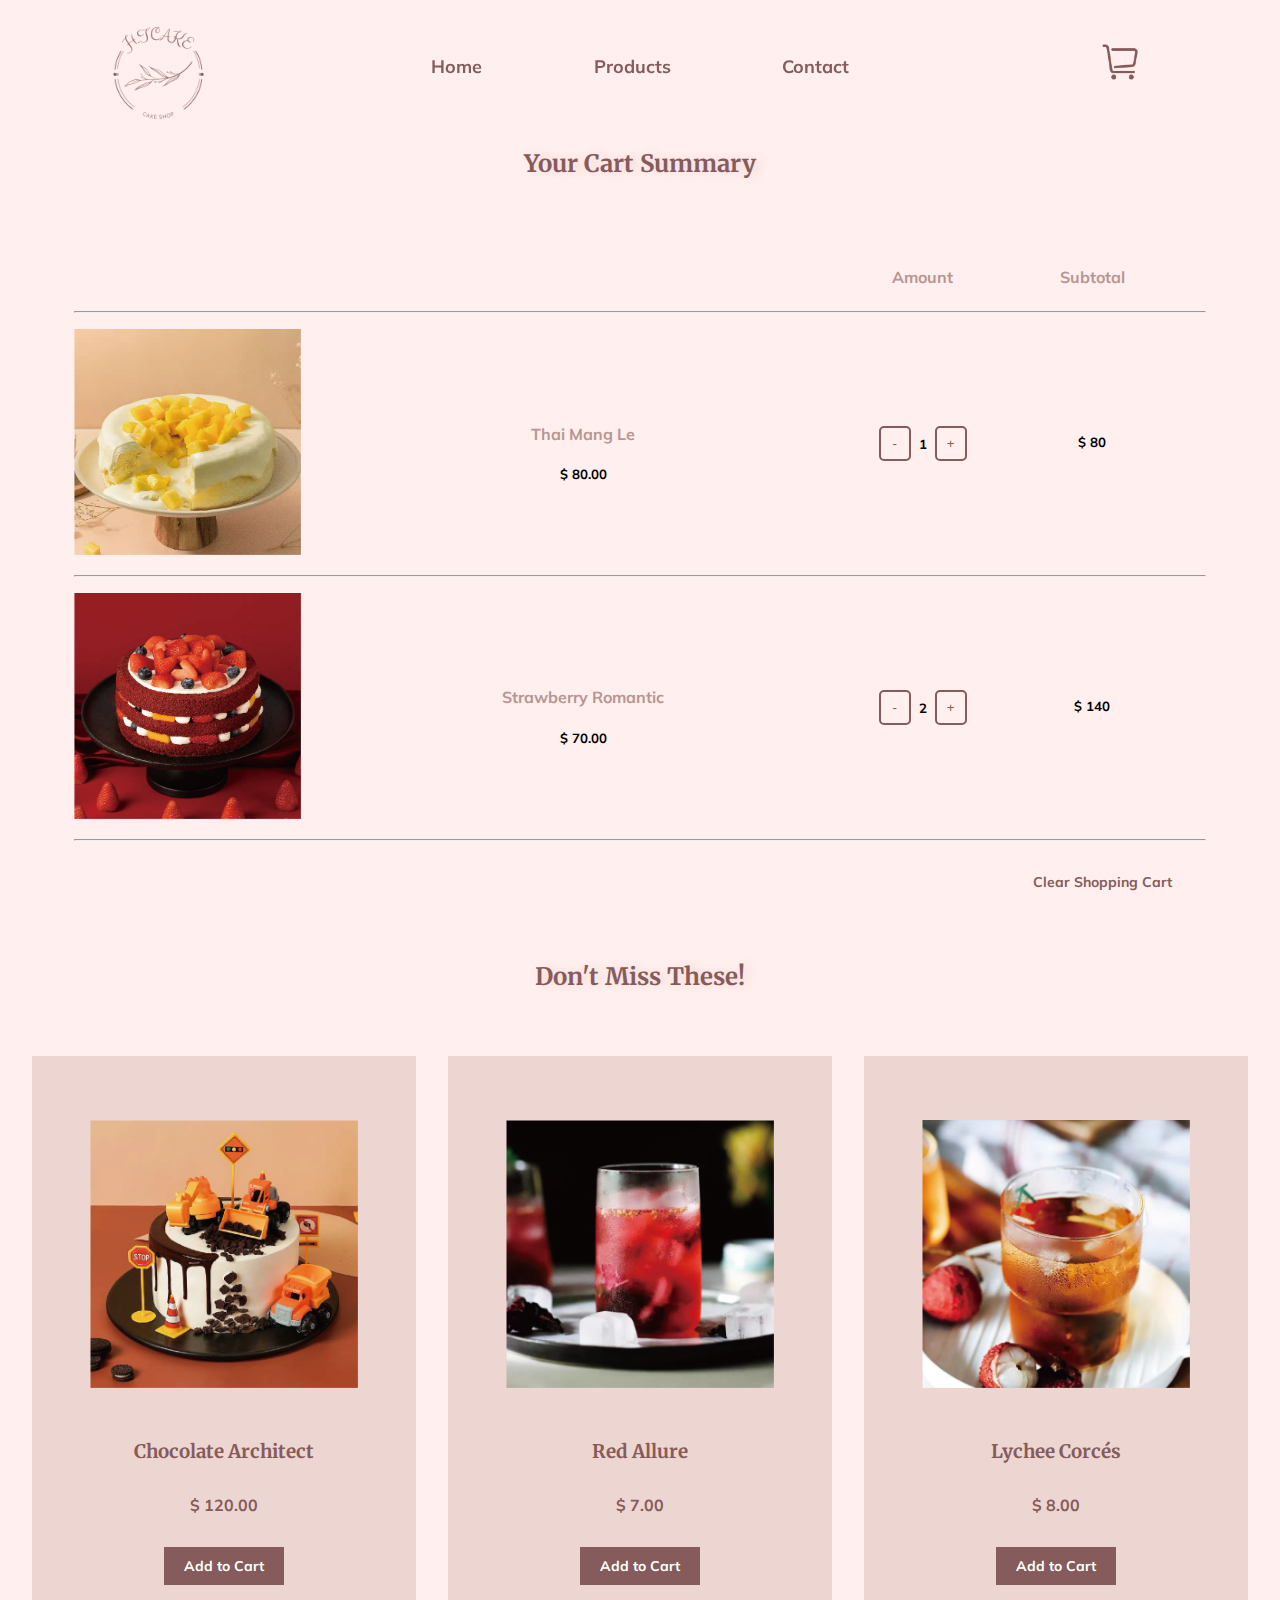
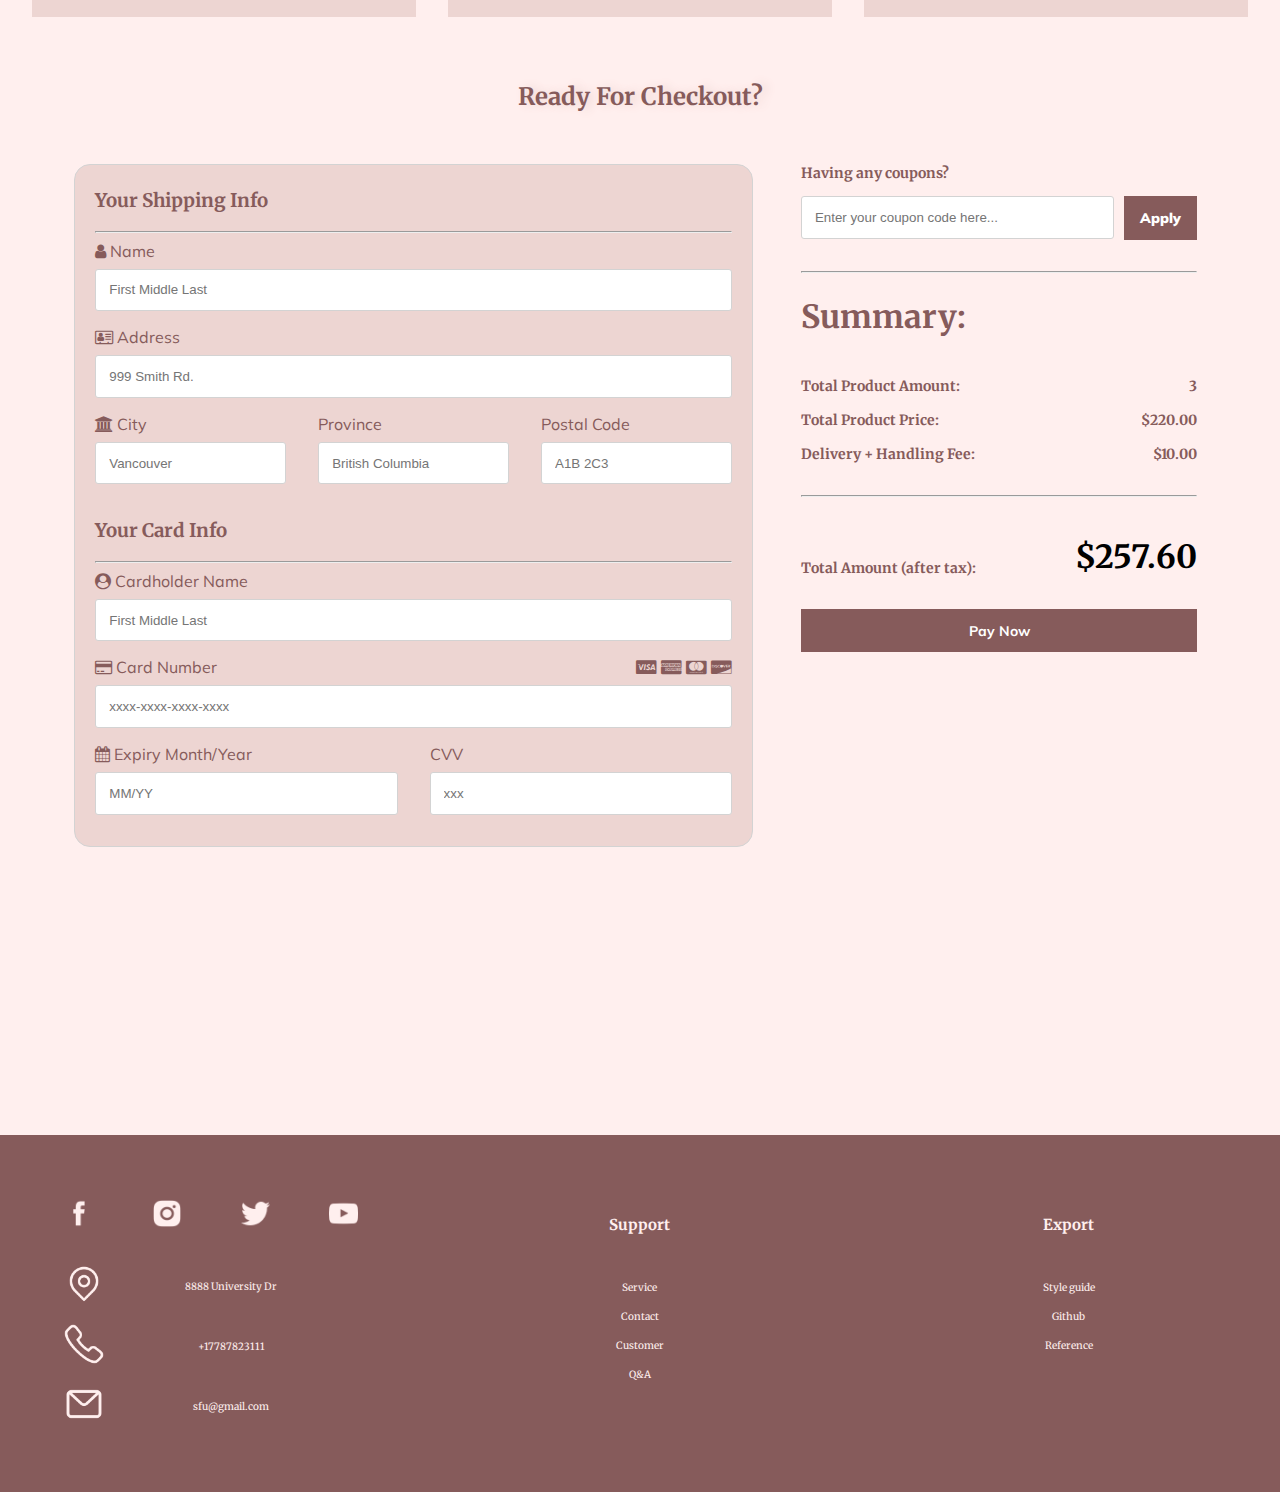
==== commit 57b80a63: "Add js codes" ====
--- a/checkout_cart.html
+++ b/checkout_cart.html
@@ -58,6 +58,18 @@
       </div>
     </header>
 
+    <div class="message">
+        <div class="message-info message-info-detail">
+            <div class="check">
+                <img class="checkmark" alt="checkmark" src="img/check-circled.png">
+            </div>
+            <p>Successfully Add to Cart</p >
+            <div class="add-btn">
+              <a href="checkout_cart.html">Go to Cart</a >
+            </div>
+          </div>
+    </div>
+
 
     <section id="shopping_cart_details">
 
@@ -213,9 +225,9 @@
               <div class="product_price">
                 <span>$ 120.00</span>
               </div>
-                    <div class="add-btn">
-                      <a href="#cart">Add to Cart</a>
-                    </div>
+              <div class="add-btn">
+                <a href=" ">Add to Cart</a >
+              </div>
             </div>
 
             <div class="single">
@@ -228,9 +240,9 @@
               <div class="product_price">
                 <span>$ 7.00</span>
               </div>
-                    <div class="add-btn">
-                      <a href="#cart">Add to Cart</a>
-                    </div>
+              <div class="add-btn">
+                <a href=" ">Add to Cart</a >
+              </div>
             </div>
 
             <div class="single">
@@ -243,9 +255,9 @@
               <div class="product_price">
                 <span>$ 8.00</span>
               </div>
-                    <div class="add-btn">
-                      <a href="#cart">Add to Cart</a>
-                    </div>
+              <div class="add-btn">
+                <a href=" ">Add to Cart</a >
+              </div>
             </div>
           </div>
         </section>
@@ -466,5 +478,6 @@
                                 </div>
             </div>
           <script src="script/checkout_cart.js"></script>
+          <script src="script/product_list.js"></script>
       </body>
 </html>
--- a/css/main.css
+++ b/css/main.css
@@ -8,7 +8,6 @@
   background-color: #FFEFEE;
   font-family: 'Mulish', sans-serif;
   margin: 0;
-  /* padding: 2rem; */
 }
 
 /*Add space between section elements*/
@@ -32,8 +31,6 @@
 
 h2 {
   color: #865B5B;
-  /* font-family: 'Balsamiq Sans', cursive;
-  font-family: 'Sriracha', cursive; */
   text-shadow: #EDD5D2 5px 0 10px;
   font-family: 'Comfortaa', cursive;
   font-family: 'Merriweather', serif;
@@ -72,12 +69,11 @@
 
 .header{
   display: flex;
-  /* border: 1px solid pink; */
   align-items: center;
 }
 
 .header-logo{
-  width:20%;
+  width:25%;
   text-align: center;
 }
 
@@ -89,8 +85,6 @@
 .cart{
   width:25%;
   text-align: center;
-  /* margin-top: 3rem; */
-  /* border: 1px solid pink; */
 }
 
 .nav-logo{
@@ -106,27 +100,41 @@
   width:40px;
 }
 
+.cart img:hover{
+  /* 修改 */
+  transform: scale(1.15);
+  transition: 0.3s;
+}
+
 .navigation{
   /* border: 1px solid pink; */
-  width:55%;
+  width:50%;
 	margin:0.5rem 0;
 	position:sticky;
 	top:1rem;
 }
 
-.phone-menu-icon img{
+.phone-menu-icon img, .phone-cart-icon img{
   /* font-size: 30px; */
   width:40px;
   display: none;
 }
 
+.phone-menu-icon img:hover{
+  cursor: pointer;
+}
+
+.phone-cart-icon img:hover{
+  transform: scale(1.15);
+  transition: 0.3s;
+}
 
 .navigation ul{
   margin: 0;
   padding: 0;
   /* border: 1px solid pink; */
   display:flex;
-	justify-content: space-between;
+	justify-content: space-evenly;
 	list-style-type:none;
 }
 
@@ -136,12 +144,9 @@
 }
 
 .navigation ul a{
-  /* border: 1px solid blue; */
-  /* float: left; */
   display: block;
   color: #865B5B;
   text-align: center;
-  /* padding: 0.8rem; */
   text-decoration: none;
   font-size: 18px;
   border-bottom: 3px solid transparent;
@@ -171,6 +176,8 @@
 
 	.navigation ul{
 		flex-direction: column;
+    background-color: #D6C2C0;
+    margin-top: 2rem;
 	}
 
 	.navigation ul li{
@@ -188,7 +195,8 @@
 
 	.cart img{
 		display:none;
-	}
+  }
+
 
   .header-logo{
     display: none;
@@ -202,12 +210,12 @@
 		display:none;
 	}
 
-  .phone-menu-icon{
+  .phone-menu-icon, .phone-cart-icon{
     margin: 0;
 
   }
 
-  .phone-menu-icon img{
+  .phone-menu-icon img,.phone-cart-icon img{
 		display:block;
 
 	}
@@ -280,22 +288,6 @@
   font-weight:bolder;
 }
 
-
-/* Styling for the navigation button */
-.button-nav {
-  display: inline-block;
-  padding: 0.5rem;
-  color: white;
-  background-color: rgb(50,50,50);
-  text-decoration: none;
-  transition-property: background-color;
-  transition-duration: 0.5s;
-}
-
-.button-nav:hover, .button-nav:focus {
-  background-color: rgb(200,200,200);
-}
-
 /*
   TEXT ELEMENTS -------------------
 */
@@ -317,7 +309,7 @@
 }
 
 .add-btn a{
-  background-color: #B99592;
+  background-color: #865B5B;
   color: white;
   border: none;
   padding: 10px 20px;
@@ -332,11 +324,11 @@
 }
 
 .add-btn a:hover{
-  background-color: #EDD5D2;
+  background-color: #B99592;
 }
 
 .add-btn a:focus{
-  background-color: #B99592;
+  background-color: #865B5B;
 }
 
 
@@ -460,9 +452,9 @@
 }
 
 .export-content p{
-    color:#FFEFEE;
-    font-size: 10px;
-    font-weight: normal;
+  color:#FFEFEE;
+  font-size: 10px;
+  font-weight: normal;
 }
 
 @media only screen and (max-width:628px){
@@ -475,6 +467,15 @@
   }
 }
   @media only screen and (max-width:560px){
+
+    .footer{
+      background-color: #865B5B;
+      display: flex;
+      flex-wrap: wrap;
+      justify-content: space-around;
+      margin-top: 15rem;
+    }
+
     .footer-left{
       width: 100%;
     }
@@ -502,10 +503,48 @@
     }
 
     .footer-center{
-      width: 100%;
+      width: 40%;
     }
 
     .footer-right{
-      width: 100%;
-    }
-}
+      width: 40%;
+    }
+}
+
+.message{
+  display: none;
+  background: rgba(0, 0, 0, .7);
+  position: fixed;
+  top: 0;
+  left: 0;
+  width: 100%;
+  height: 100%;
+  text-align: center;
+  line-height: 2.5em;
+ }
+
+.message div{
+  margin-top: 15px
+}
+
+.message-info{
+  background: #FFEFEE;
+  position: absolute;
+  margin: auto;
+  right: 0;
+  bottom: 150px;
+  left: 0;
+  width: 280px;
+  border-radius: 5px;
+}
+
+.check img{
+  width:50px;
+  height: auto;
+}
+
+.message-info-detail{
+  bottom: 35%;
+  width: 94%;
+  max-width:360px;
+}
--- a/css/checkout_cart.css
+++ b/css/checkout_cart.css
@@ -415,97 +415,103 @@
 }
 
 /* media only for the product list section */
-      @media only screen and (max-width:790px){
-
-        .single:nth-of-type(n) .product_img{
-          padding-top:2rem;
-          text-align: center;
-        }
-
-        .product-cake-h2 h2{
-          font-size: 25px;
-        }
-
-        .product-title h3{
-          font-size: 17px;
-        }
-
-        .add-btn a{
-          padding: 8px 16px;
-          font-size: 12px;
-        }
-      }
-
-      @media only screen and (max-width:650px){
-        .single:nth-of-type(n){
-          width: 80%;
-        }
-
-        .single:nth-of-type(2){
-          margin-top: 3rem;
-        }
-
-        .single:nth-of-type(3){
-          margin-top: 3rem;
-        }
-
-        .product-cake-h2 h2{
-          font-size: 25px;
-        }
-
-        .product-title h3{
-          font-size: 17px;
-        }
-
-        .add-btn a{
-          padding: 12px 20px;
-          font-size: 14px;
-        }
-
-        #cart{
-          display: none;
-        }
-
-        #cart2{
-          display: contents;
-        }
-
-        .cart_item_pic{
-          width: 60%;
-        }
-
-        .cart2_item_layout{
-          width: 40%;
-        }
-
-        .cart_toptag{
-          display: none;
-        }
-
-        .cart_item_info{
-          width: 100%;
-        }
-
-        .cart_item_amount{
-          width: 100%;
-        }
-
-        .price_sum{
-          margin-top: 1rem;
-          width: 100%;
-        }
-      }
-
-      @media only screen and (max-width:500px){
-        .single:nth-of-type(n) .product_img{
-          padding-top:1em;
-          text-align: center;
-        }
-
-        .product-cake-h2 h2{
-          font-size: 22px;
-        }
-      }
+@media only screen and (max-width:790px){
+
+  .single:nth-of-type(n) .product_img{
+    padding-top:2rem;
+    text-align: center;
+  }
+
+  .product-cake-h2 h2{
+    font-size: 25px;
+  }
+
+  .product-title h3{
+    font-size: 17px;
+  }
+
+  .add-btn a{
+    padding: 8px 16px;
+    font-size: 12px;
+  }
+}
+
+@media only screen and (max-width:650px){
+
+  section{
+    margin-left: 0;
+    margin-right: 0;
+  }
+
+  .single:nth-of-type(n){
+    width: 80%;
+  }
+
+  .single:nth-of-type(2){
+    margin-top: 3rem;
+  }
+
+  .single:nth-of-type(3){
+    margin-top: 3rem;
+  }
+
+  .product-cake-h2 h2{
+    font-size: 25px;
+  }
+
+  .product-title h3{
+    font-size: 17px;
+  }
+
+  .add-btn a{
+    padding: 12px 20px;
+    font-size: 14px;
+  }
+
+  #cart{
+    display: none;
+  }
+
+  #cart2{
+    display: contents;
+  }
+
+  .cart_item_pic{
+    width: 60%;
+  }
+
+  .cart2_item_layout{
+    width: 40%;
+  }
+
+  .cart_toptag{
+    display: none;
+  }
+
+  .cart_item_info{
+    width: 100%;
+  }
+
+  .cart_item_amount{
+    width: 100%;
+  }
+
+  .price_sum{
+    margin-top: 1rem;
+    width: 100%;
+  }
+}
+
+@media only screen and (max-width:500px){
+  .single:nth-of-type(n) .product_img{
+    padding-top:1em;
+    text-align: center;
+  }
+
+  .product-cake-h2 h2{
+    font-size: 22px;
+  }
+}
 
 @media only screen and (max-width:1000px){
   .total_price_h3 {
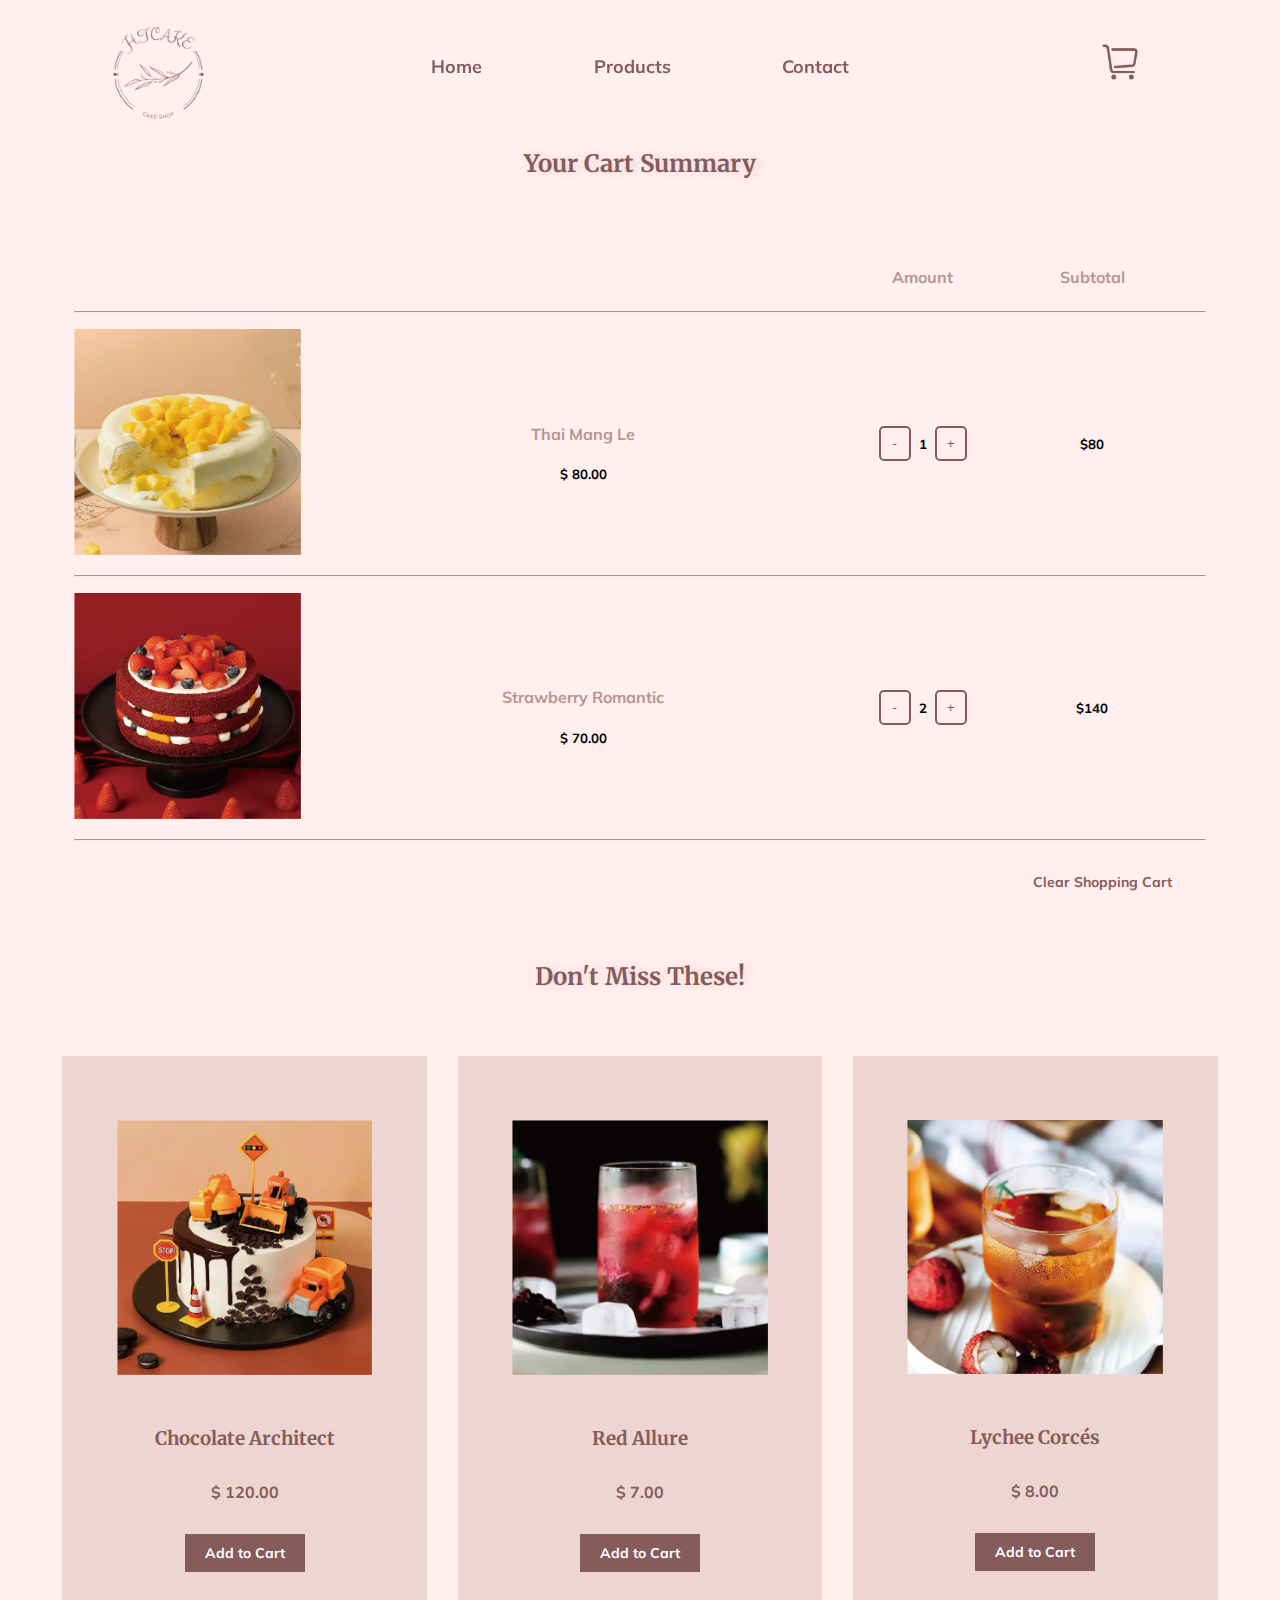
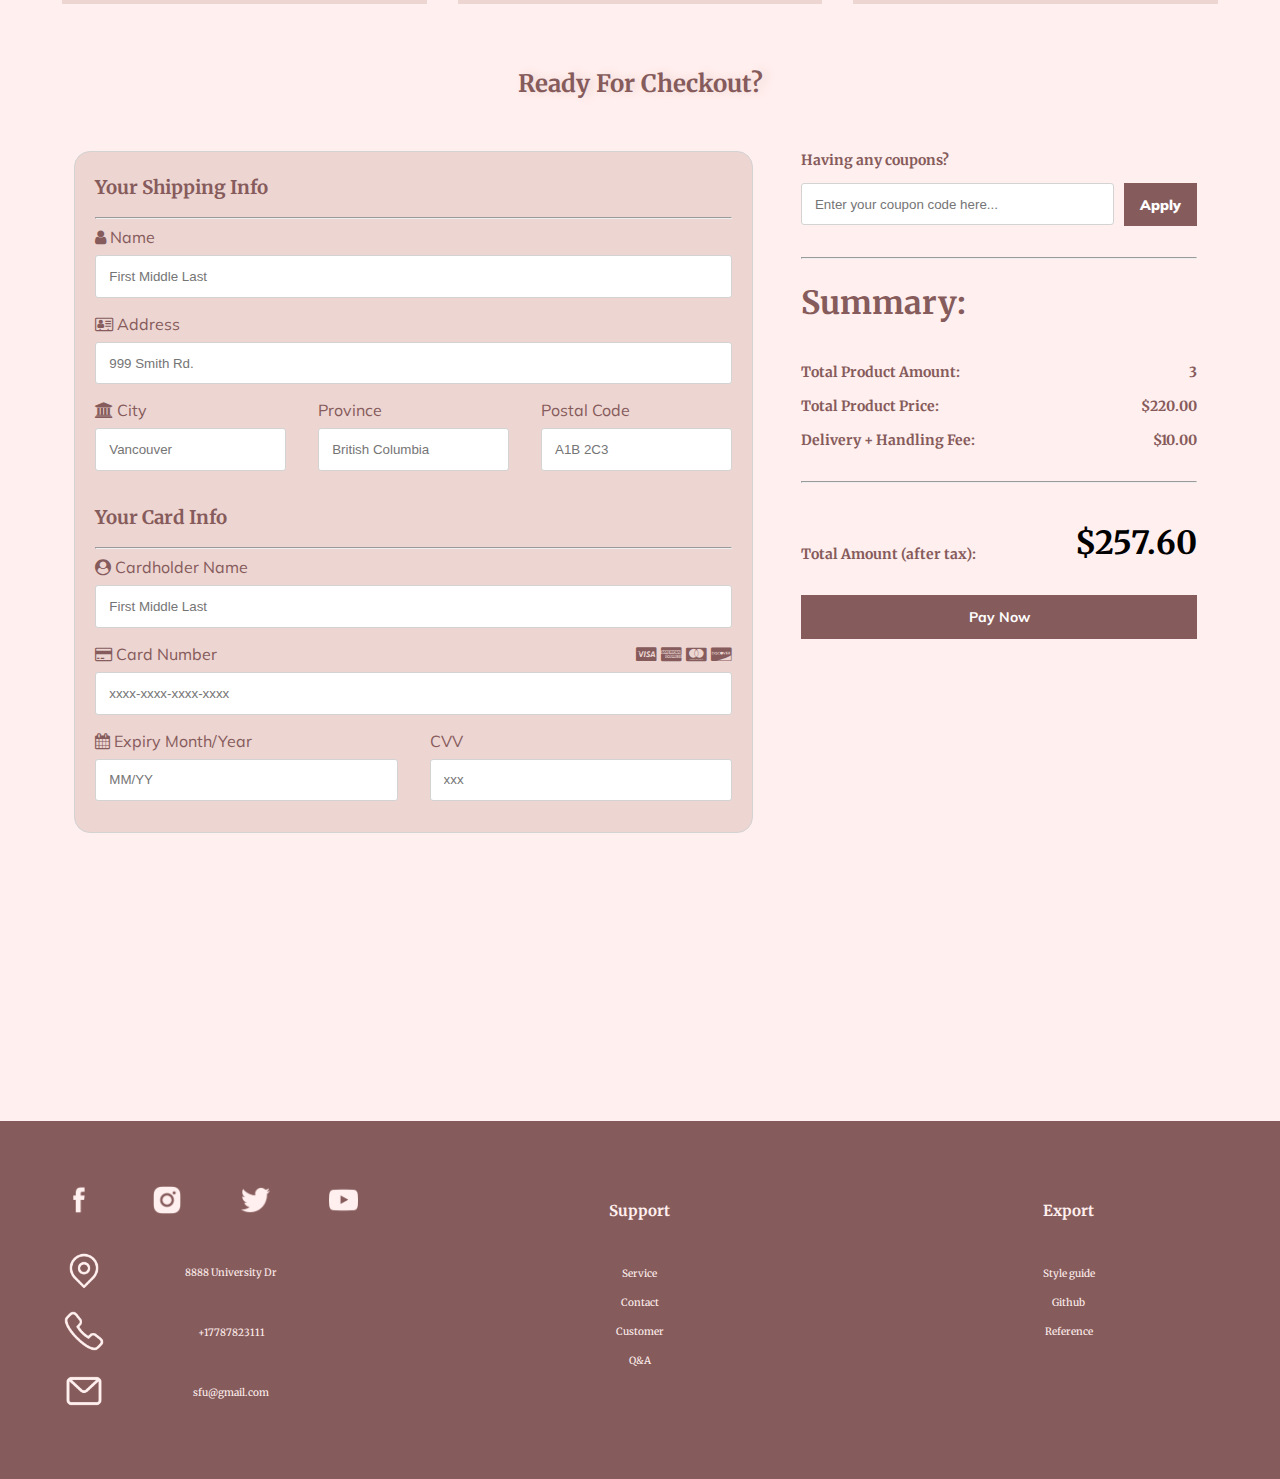
==== commit f3d233cc: "Fixed errors" ====
--- a/checkout_cart.html
+++ b/checkout_cart.html
@@ -106,7 +106,7 @@
               </div>
               <!-- <button id="minus" >-</button> <span id="amount">0</span> <button id="add" >+</button> -->
               <div class="price_sum">
-                <span>$ </span>&nbsp;<span id="total1">80</span>
+                <span>$ </span><span id="total1">80</span>
               </div>
             </div>
 
@@ -128,7 +128,7 @@
                 <button id="minus_item2" onclick="minusTwo()">-</button> <span id="amount2">2</span> <button id="add_item2" onclick="addTwo()">+</button>
               </div>
               <div class="price_sum">
-                <span>$ </span>&nbsp;<span id="total2">140</span>
+                <span>$ </span><span id="total2">140</span>
               </div>
             </div>
 
@@ -166,7 +166,7 @@
               </div>
               <!-- <button id="minus" >-</button> <span id="amount">0</span> <button id="add" >+</button> -->
               <div class="price_sum">
-                <span>$ </span>&nbsp;<span id="total1_mob">80</span>
+                <span>$ </span><span id="total1_mob">80</span>
               </div>
             </div>
           </div>
@@ -191,7 +191,7 @@
                 <button id="minus_item2_mob" onclick="minusTwo()">-</button> <span id="amount2_mob">2</span> <button id="add_item2_mob" onclick="addTwo()">+</button>
               </div>
               <div class="price_sum">
-                <span>$ </span>&nbsp;<span id="total2_mob">140</span>
+                <span>$ </span><span id="total2_mob">140</span>
               </div>
             </div>
           </div>
@@ -226,7 +226,7 @@
                 <span>$ 120.00</span>
               </div>
               <div class="add-btn">
-                <a href=" ">Add to Cart</a >
+                <a href="javascript:message();">Add to Cart</a >
               </div>
             </div>
 
@@ -241,7 +241,7 @@
                 <span>$ 7.00</span>
               </div>
               <div class="add-btn">
-                <a href=" ">Add to Cart</a >
+                <a href="javascript:message();">Add to Cart</a >
               </div>
             </div>
 
@@ -256,7 +256,7 @@
                 <span>$ 8.00</span>
               </div>
               <div class="add-btn">
-                <a href=" ">Add to Cart</a >
+                <a href="javascript:message();">Add to Cart</a >
               </div>
             </div>
           </div>
--- a/css/main.css
+++ b/css/main.css
@@ -515,6 +515,7 @@
   display: none;
   background: rgba(0, 0, 0, .7);
   position: fixed;
+  z-index:1000;
   top: 0;
   left: 0;
   width: 100%;
--- a/css/checkout_cart.css
+++ b/css/checkout_cart.css
@@ -197,6 +197,8 @@
   justify-content: space-evenly;
   flex-wrap: wrap;
   margin-top: 4rem;
+  margin-left: 2rem;
+  margin-right: 2rem;
 }
 
 .single:nth-of-type(1){
@@ -438,11 +440,6 @@
 
 @media only screen and (max-width:650px){
 
-  section{
-    margin-left: 0;
-    margin-right: 0;
-  }
-
   .single:nth-of-type(n){
     width: 80%;
   }
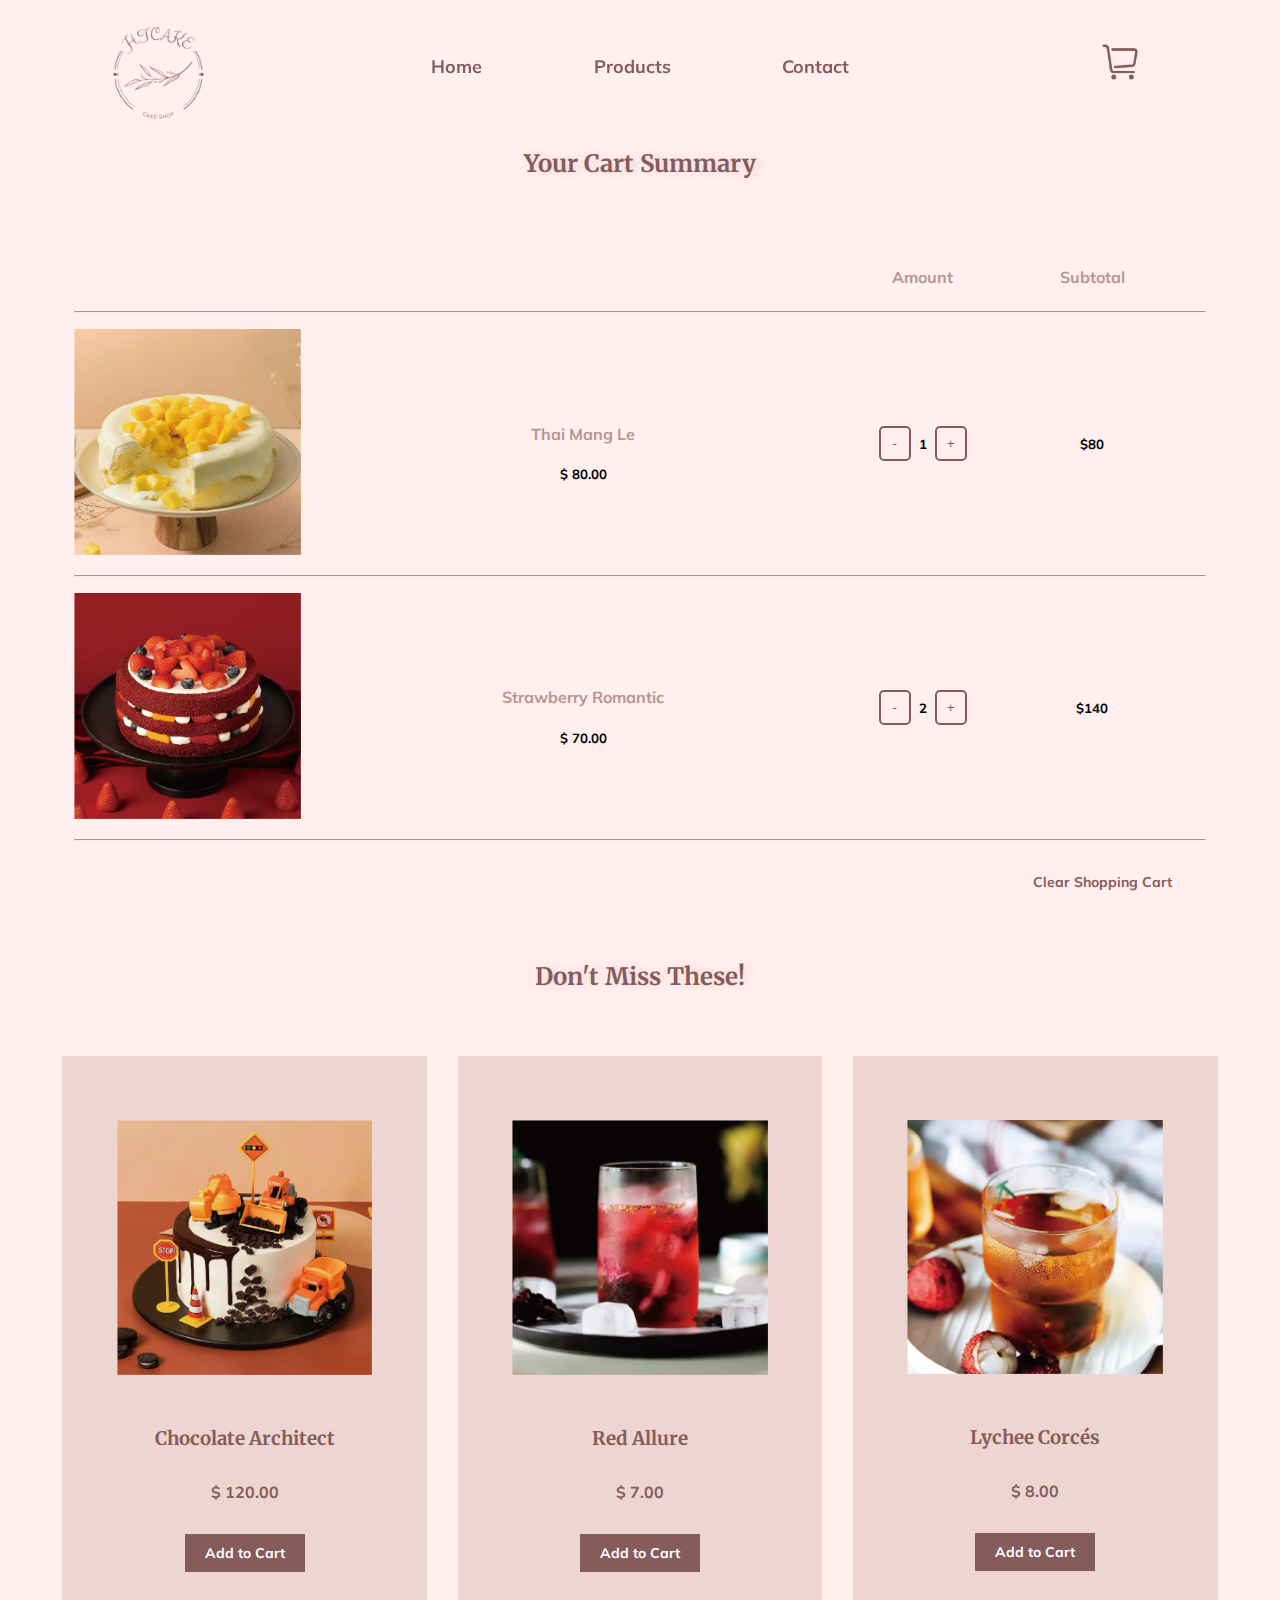
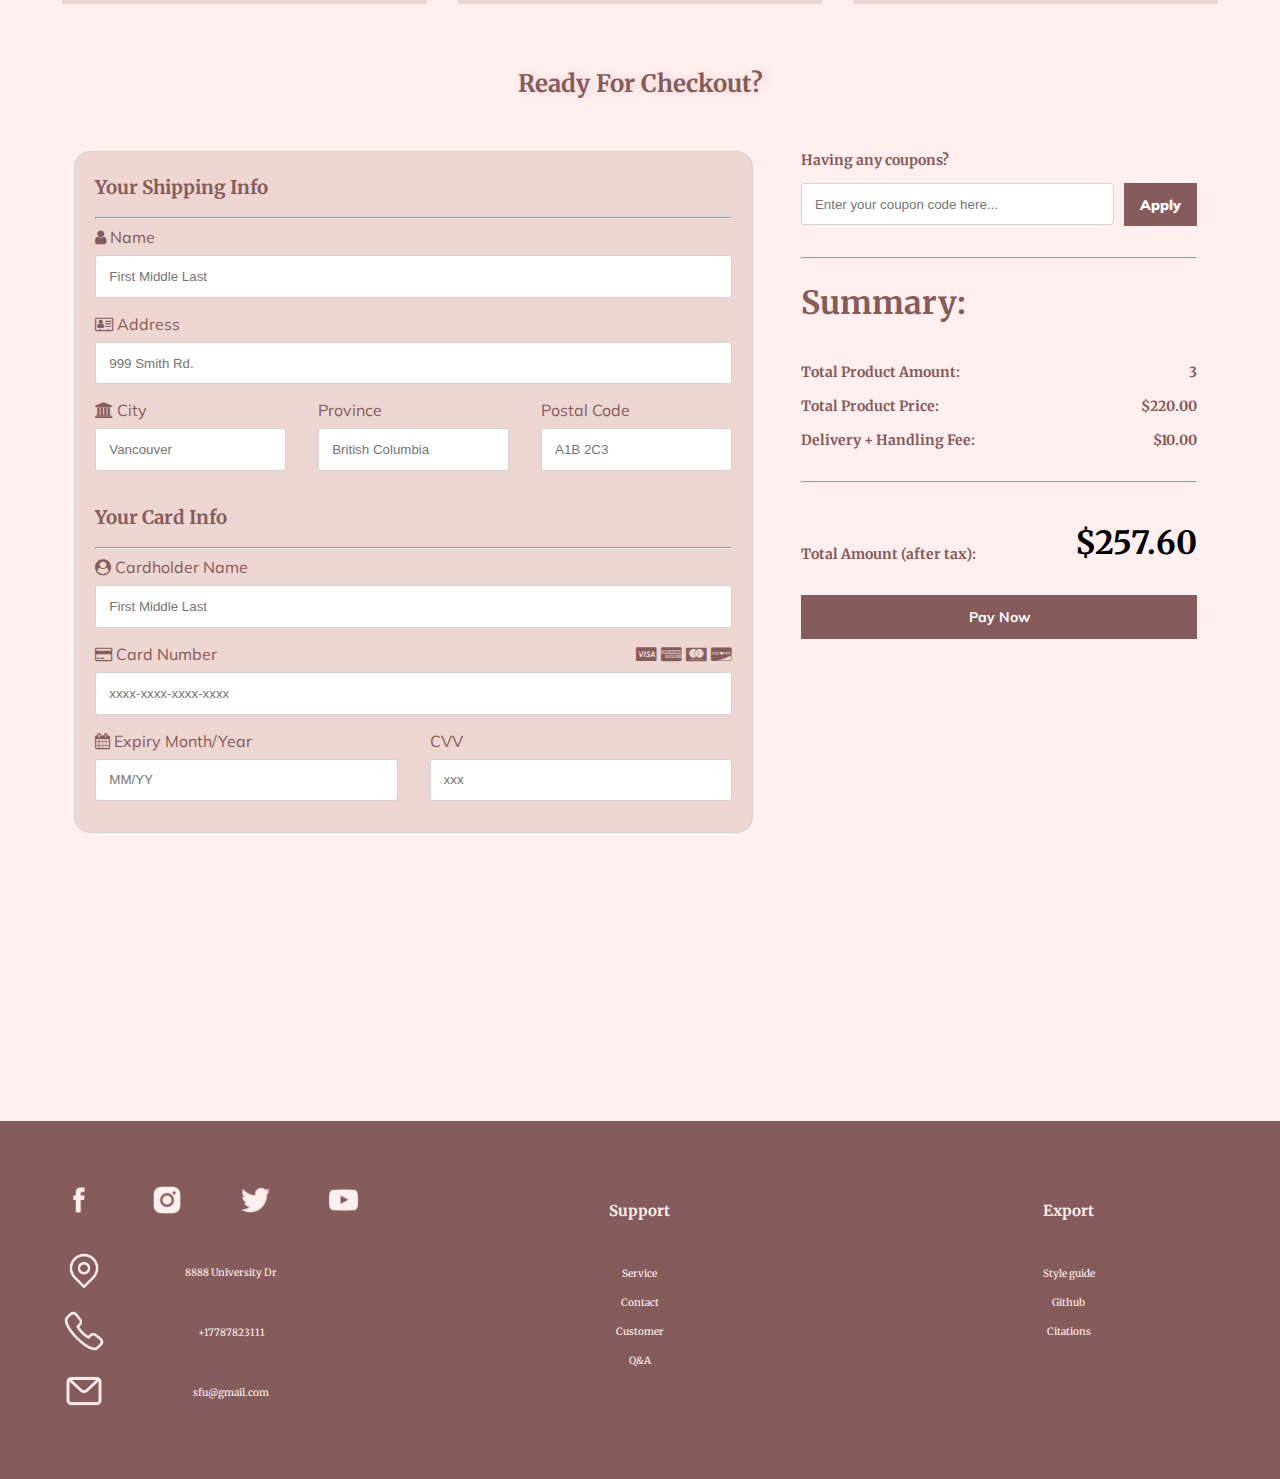
==== commit fbcae09b: "Edit citation" ====
--- a/checkout_cart.html
+++ b/checkout_cart.html
@@ -473,7 +473,7 @@
                             <div class="export-content">
                               <a href=" "><p>Style guide</p ></a >
                                 <a href="https://github.com/StramonyH/IAT339_P02_Website"><p>Github</p ></a >
-                                  <a href="style_guide.html#citations"><p>Reference</p ></a >
+                                  <a href="citation.html"><p>Citations</p ></a >
                                   </div>
                                 </div>
             </div>
